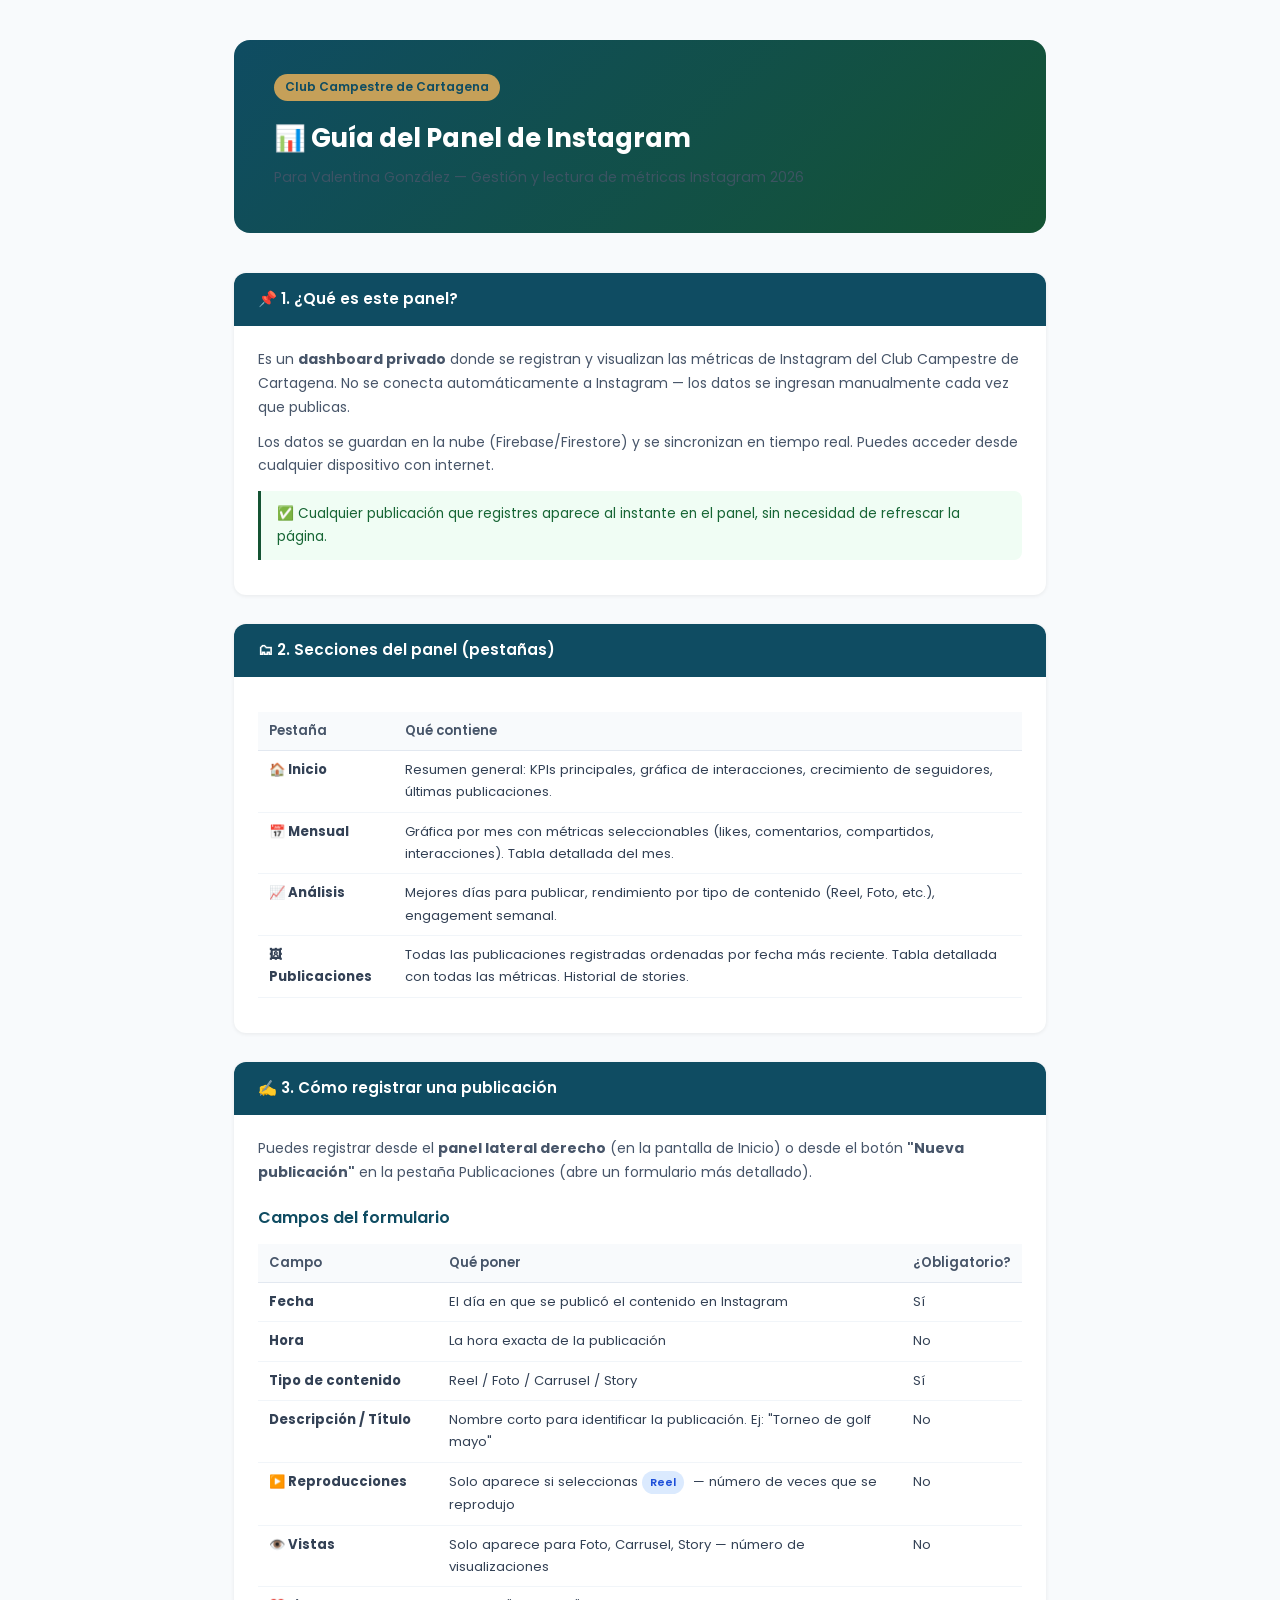
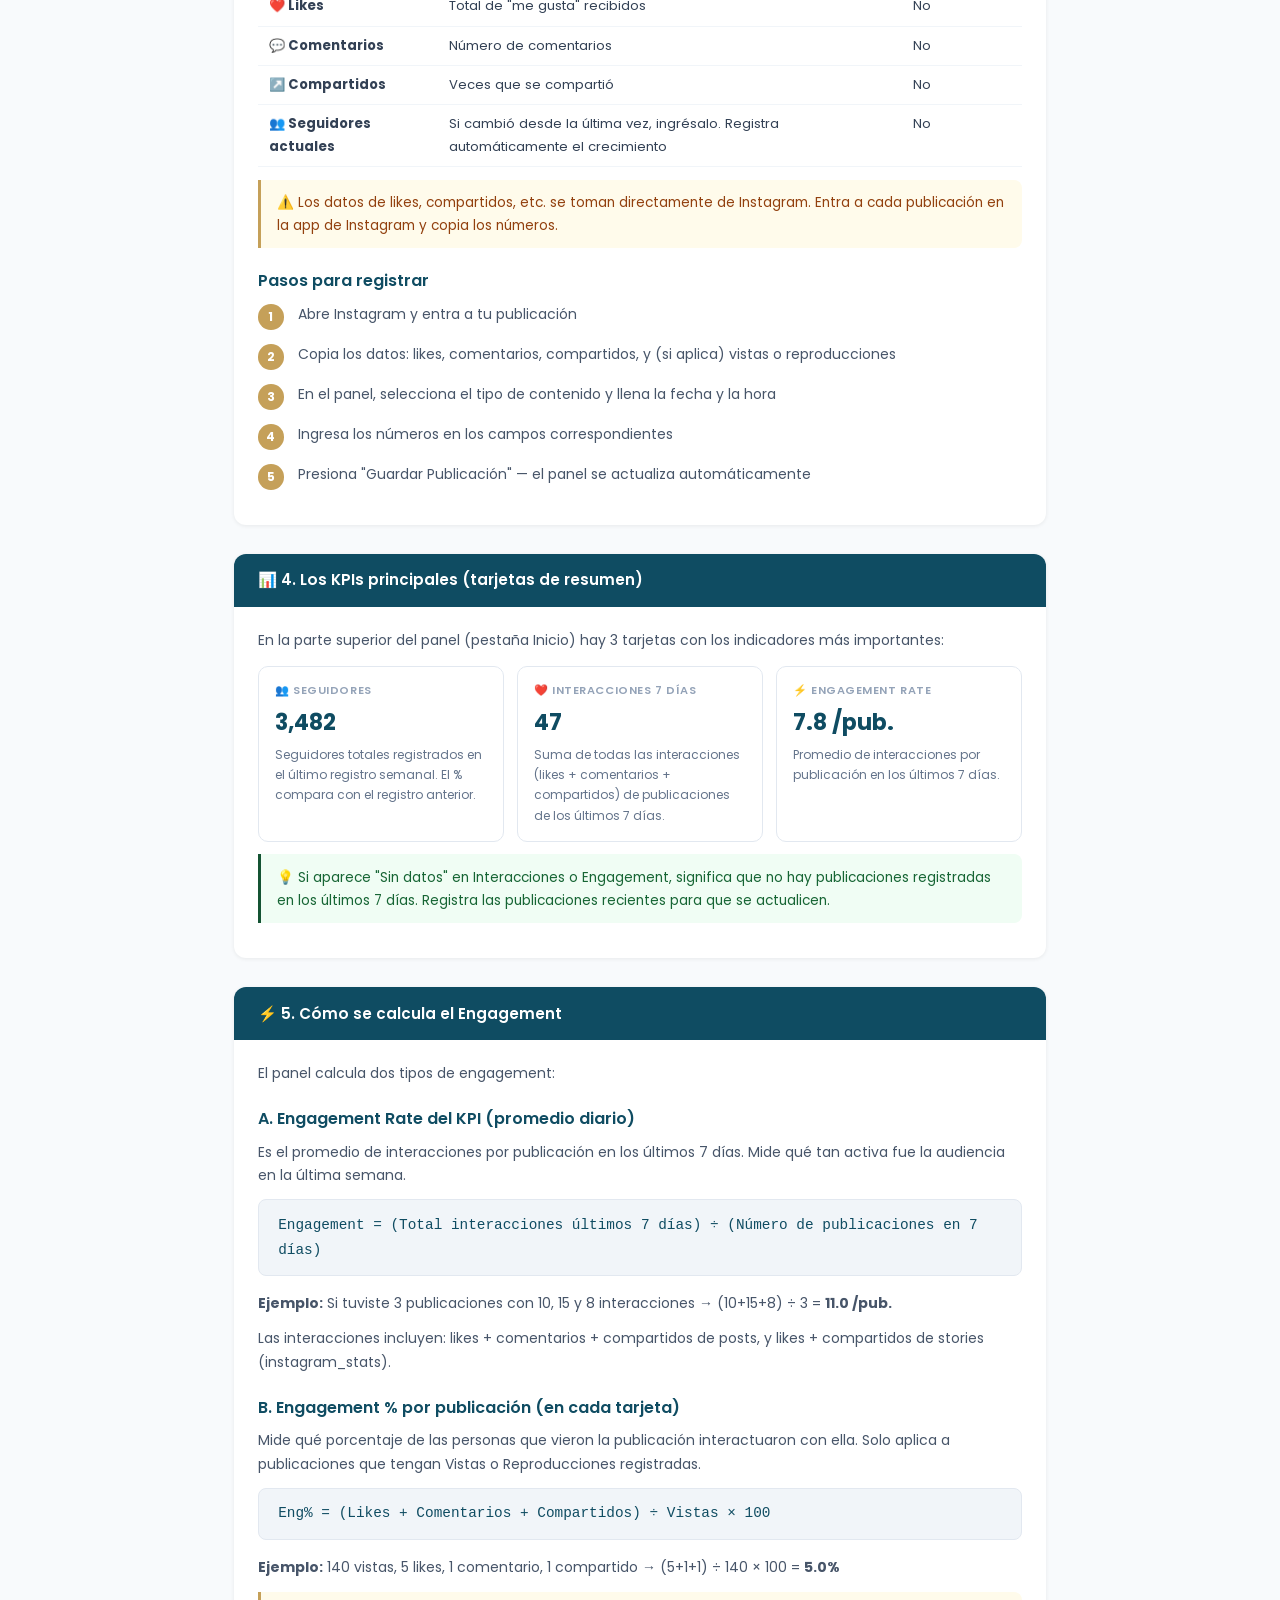
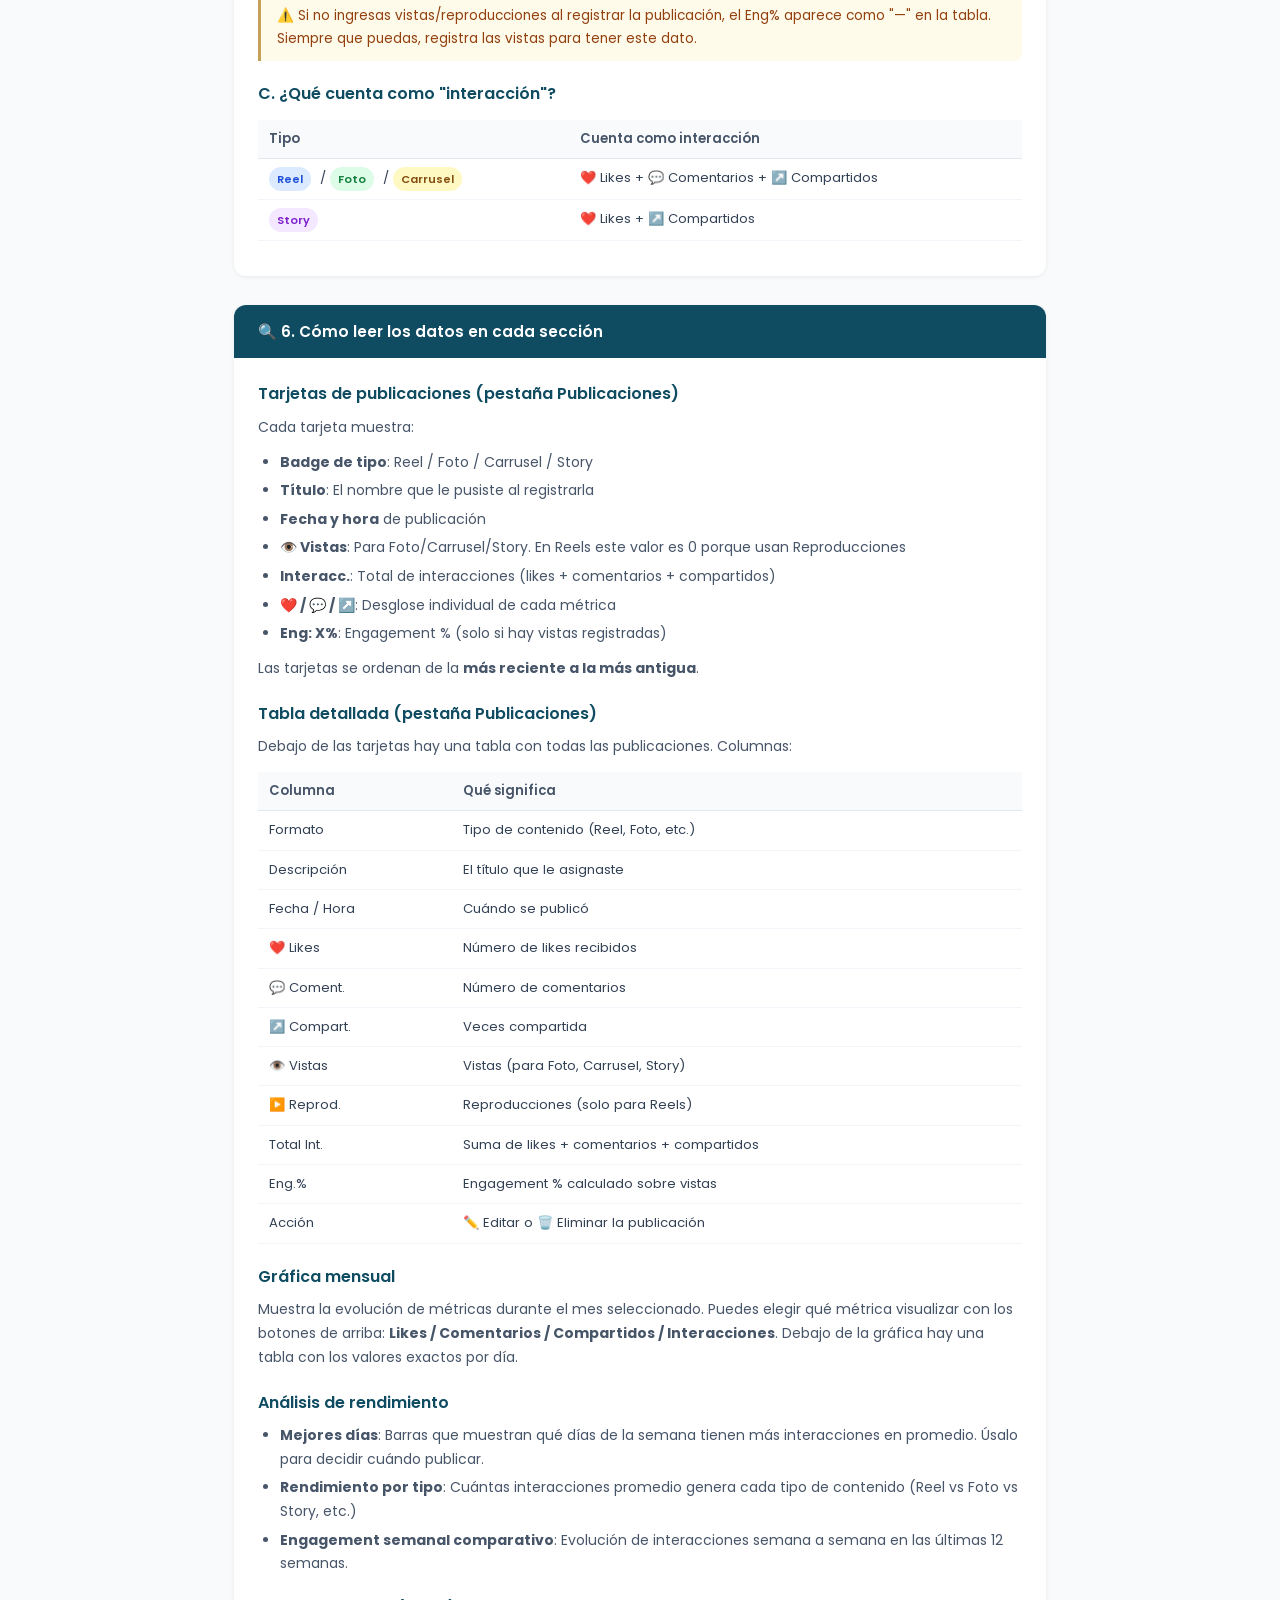
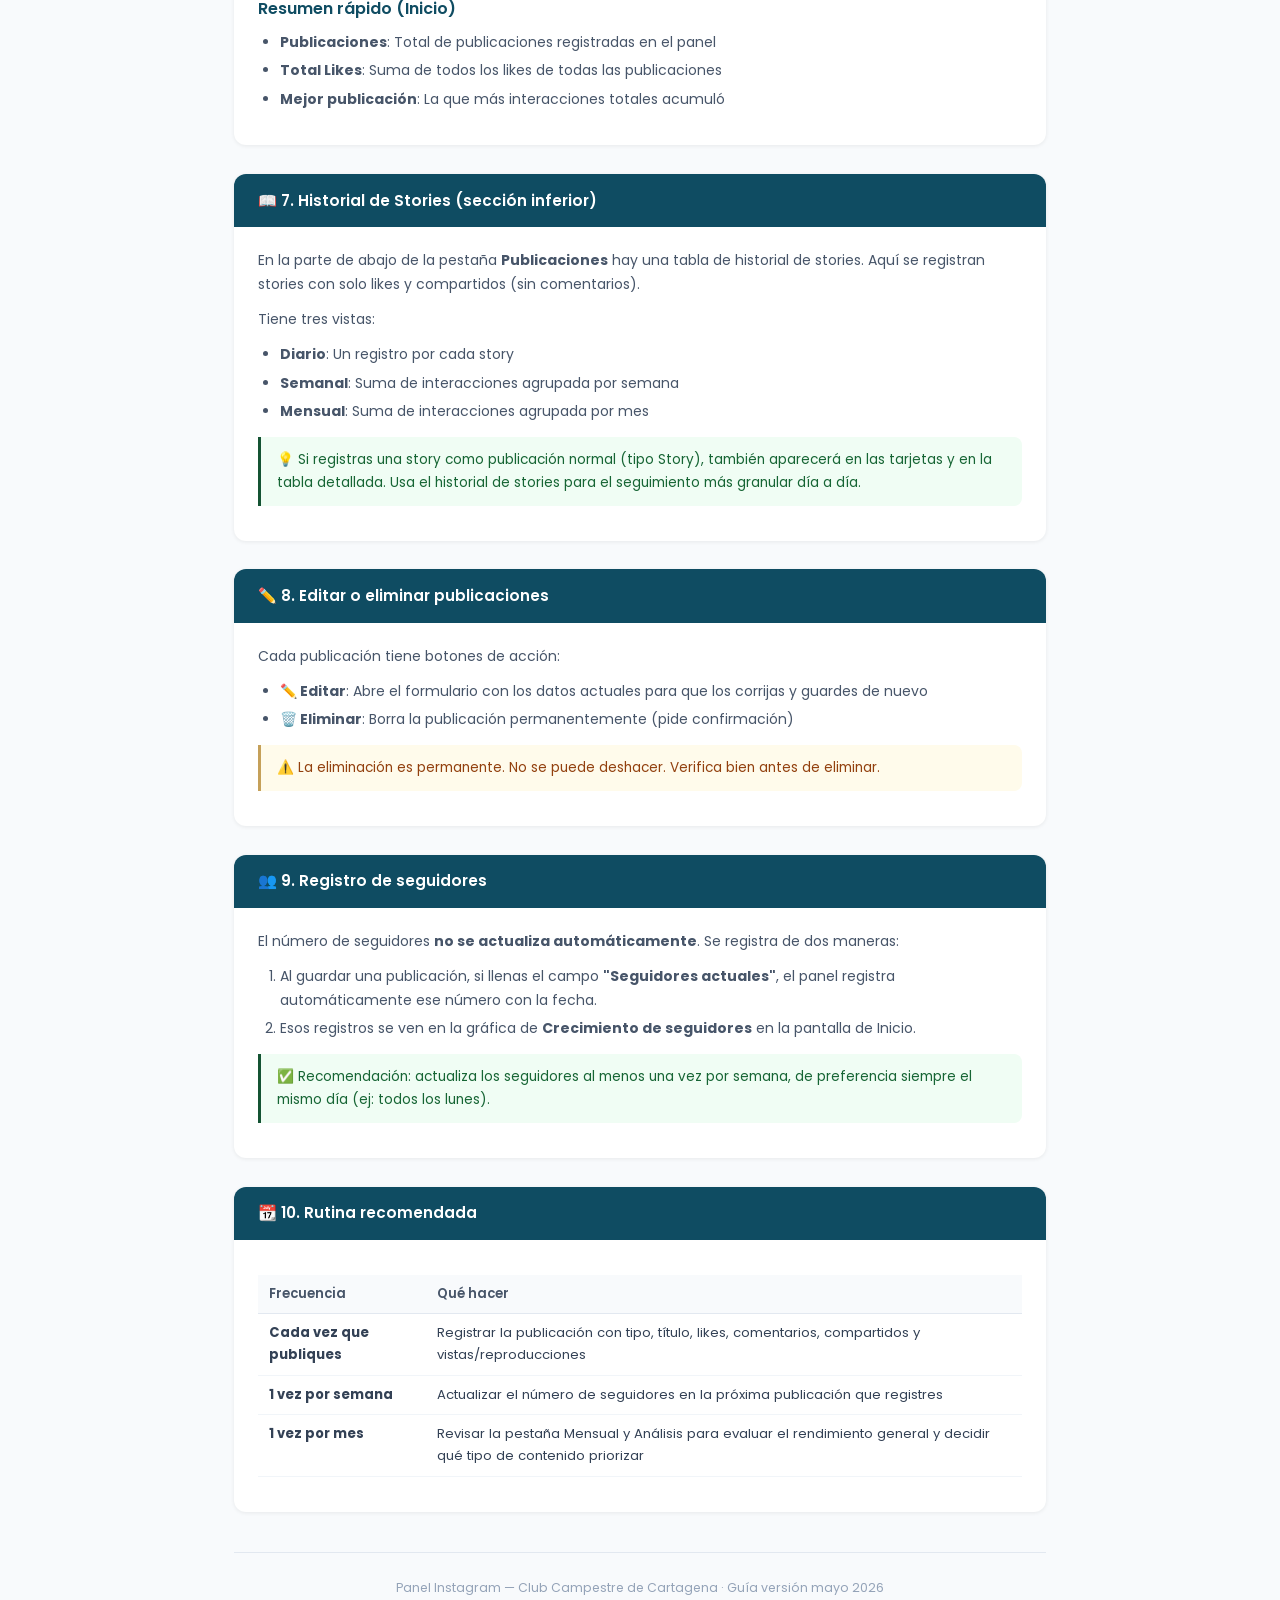
==== guia-valentina.html @ f64059be "fix: remove extra Guard column from posts table header; add user guide for Valentina" ====
<!DOCTYPE html>
<html lang="es">
  <head>
    <meta charset="UTF-8" />
    <meta name="viewport" content="width=device-width, initial-scale=1.0" />
    <title>Guía de Uso — Panel Instagram Club Campestre</title>
    <link
      href="https://fonts.googleapis.com/css2?family=Poppins:wght@400;500;600;700&display=swap"
      rel="stylesheet"
    />
    <style>
      * { box-sizing: border-box; margin: 0; padding: 0; }
      body {
        font-family: "Poppins", sans-serif;
        background: #f8fafc;
        color: #1e293b;
        line-height: 1.7;
      }
      .page {
        max-width: 860px;
        margin: 0 auto;
        padding: 2.5rem 1.5rem 4rem;
      }
      /* Header */
      .header {
        background: linear-gradient(135deg, #0F4C62 0%, #145333 100%);
        color: white;
        border-radius: 16px;
        padding: 2rem 2.5rem;
        margin-bottom: 2.5rem;
      }
      .header h1 { font-size: 1.6rem; font-weight: 700; margin-bottom: 0.3rem; }
      .header p { opacity: 0.8; font-size: 0.9rem; }
      .badge-club {
        display: inline-block;
        background: #C5A059;
        color: #0F4C62;
        font-weight: 600;
        font-size: 0.75rem;
        padding: 0.2rem 0.7rem;
        border-radius: 999px;
        margin-bottom: 1rem;
      }
      /* Sections */
      .section {
        background: white;
        border-radius: 12px;
        box-shadow: 0 1px 4px rgba(0,0,0,0.07);
        margin-bottom: 1.8rem;
        overflow: hidden;
      }
      .section-header {
        background: #0F4C62;
        color: white;
        padding: 0.85rem 1.5rem;
        font-weight: 600;
        font-size: 0.95rem;
        display: flex;
        align-items: center;
        gap: 0.6rem;
      }
      .section-body { padding: 1.4rem 1.5rem; }
      h2 { font-size: 1rem; font-weight: 600; color: #0F4C62; margin: 1.2rem 0 0.5rem; }
      h2:first-child { margin-top: 0; }
      p { font-size: 0.875rem; color: #475569; margin-bottom: 0.7rem; }
      ul, ol { padding-left: 1.4rem; margin-bottom: 0.7rem; }
      li { font-size: 0.875rem; color: #475569; margin-bottom: 0.3rem; }
      /* Callouts */
      .tip {
        background: #f0fdf4;
        border-left: 3px solid #145333;
        padding: 0.7rem 1rem;
        border-radius: 0 8px 8px 0;
        margin: 0.8rem 0;
        font-size: 0.85rem;
        color: #166534;
      }
      .warn {
        background: #fffbeb;
        border-left: 3px solid #C5A059;
        padding: 0.7rem 1rem;
        border-radius: 0 8px 8px 0;
        margin: 0.8rem 0;
        font-size: 0.85rem;
        color: #92400e;
      }
      /* Formula box */
      .formula {
        background: #f1f5f9;
        border: 1px solid #e2e8f0;
        border-radius: 8px;
        padding: 0.8rem 1.2rem;
        font-family: monospace;
        font-size: 0.9rem;
        color: #0F4C62;
        margin: 0.6rem 0 1rem;
      }
      /* KPI cards preview */
      .kpi-row {
        display: grid;
        grid-template-columns: repeat(auto-fit, minmax(180px, 1fr));
        gap: 0.8rem;
        margin: 0.8rem 0;
      }
      .kpi-box {
        border: 1px solid #e2e8f0;
        border-radius: 10px;
        padding: 0.9rem 1rem;
      }
      .kpi-box .label { font-size: 0.7rem; text-transform: uppercase; letter-spacing: 0.05em; color: #94a3b8; font-weight: 600; }
      .kpi-box .val { font-size: 1.4rem; font-weight: 700; color: #0F4C62; margin: 0.2rem 0; }
      .kpi-box .desc { font-size: 0.75rem; color: #64748b; }
      /* Table */
      table { width: 100%; border-collapse: collapse; font-size: 0.82rem; margin: 0.8rem 0; }
      th { background: #f8fafc; color: #475569; font-weight: 600; padding: 0.5rem 0.7rem; text-align: left; border-bottom: 1px solid #e2e8f0; }
      td { padding: 0.5rem 0.7rem; border-bottom: 1px solid #f1f5f9; color: #334155; vertical-align: top; }
      .tag {
        display: inline-block;
        font-size: 0.7rem;
        font-weight: 600;
        padding: 0.15rem 0.5rem;
        border-radius: 999px;
        margin-right: 0.3rem;
      }
      .tag-reel { background: #dbeafe; color: #1d4ed8; }
      .tag-foto { background: #dcfce7; color: #15803d; }
      .tag-carrusel { background: #fef9c3; color: #854d0e; }
      .tag-story { background: #f3e8ff; color: #7e22ce; }
      /* Steps */
      .steps { counter-reset: step; }
      .step {
        display: flex;
        gap: 0.9rem;
        margin-bottom: 0.8rem;
        align-items: flex-start;
      }
      .step-num {
        min-width: 1.6rem;
        height: 1.6rem;
        background: #C5A059;
        color: white;
        font-size: 0.75rem;
        font-weight: 700;
        border-radius: 50%;
        display: flex;
        align-items: center;
        justify-content: center;
        flex-shrink: 0;
        margin-top: 0.1rem;
      }
      .step-text { font-size: 0.875rem; color: #475569; }
      /* Footer */
      .footer {
        text-align: center;
        font-size: 0.78rem;
        color: #94a3b8;
        margin-top: 2.5rem;
        padding-top: 1.5rem;
        border-top: 1px solid #e2e8f0;
      }
    </style>
  </head>
  <body>
    <div class="page">
      <!-- ── ENCABEZADO ── -->
      <div class="header">
        <div class="badge-club">Club Campestre de Cartagena</div>
        <h1>📊 Guía del Panel de Instagram</h1>
        <p>Para Valentina González — Gestión y lectura de métricas Instagram 2026</p>
      </div>

      <!-- ── 1. QUÉ ES EL PANEL ── -->
      <div class="section">
        <div class="section-header">📌 1. ¿Qué es este panel?</div>
        <div class="section-body">
          <p>
            Es un <strong>dashboard privado</strong> donde se registran y visualizan las métricas de Instagram del Club Campestre de Cartagena. No se conecta automáticamente a Instagram — los datos se ingresan manualmente cada vez que publicas.
          </p>
          <p>Los datos se guardan en la nube (Firebase/Firestore) y se sincronizan en tiempo real. Puedes acceder desde cualquier dispositivo con internet.</p>
          <div class="tip">✅ Cualquier publicación que registres aparece al instante en el panel, sin necesidad de refrescar la página.</div>
        </div>
      </div>

      <!-- ── 2. NAVEGACIÓN ── -->
      <div class="section">
        <div class="section-header">🗂 2. Secciones del panel (pestañas)</div>
        <div class="section-body">
          <table>
            <thead><tr><th>Pestaña</th><th>Qué contiene</th></tr></thead>
            <tbody>
              <tr><td><strong>🏠 Inicio</strong></td><td>Resumen general: KPIs principales, gráfica de interacciones, crecimiento de seguidores, últimas publicaciones.</td></tr>
              <tr><td><strong>📅 Mensual</strong></td><td>Gráfica por mes con métricas seleccionables (likes, comentarios, compartidos, interacciones). Tabla detallada del mes.</td></tr>
              <tr><td><strong>📈 Análisis</strong></td><td>Mejores días para publicar, rendimiento por tipo de contenido (Reel, Foto, etc.), engagement semanal.</td></tr>
              <tr><td><strong>🖼 Publicaciones</strong></td><td>Todas las publicaciones registradas ordenadas por fecha más reciente. Tabla detallada con todas las métricas. Historial de stories.</td></tr>
            </tbody>
          </table>
        </div>
      </div>

      <!-- ── 3. REGISTRAR PUBLICACIÓN ── -->
      <div class="section">
        <div class="section-header">✍️ 3. Cómo registrar una publicación</div>
        <div class="section-body">
          <p>Puedes registrar desde el <strong>panel lateral derecho</strong> (en la pantalla de Inicio) o desde el botón <strong>"Nueva publicación"</strong> en la pestaña Publicaciones (abre un formulario más detallado).</p>

          <h2>Campos del formulario</h2>
          <table>
            <thead><tr><th>Campo</th><th>Qué poner</th><th>¿Obligatorio?</th></tr></thead>
            <tbody>
              <tr><td><strong>Fecha</strong></td><td>El día en que se publicó el contenido en Instagram</td><td>Sí</td></tr>
              <tr><td><strong>Hora</strong></td><td>La hora exacta de la publicación</td><td>No</td></tr>
              <tr><td><strong>Tipo de contenido</strong></td><td>Reel / Foto / Carrusel / Story</td><td>Sí</td></tr>
              <tr><td><strong>Descripción / Título</strong></td><td>Nombre corto para identificar la publicación. Ej: "Torneo de golf mayo"</td><td>No</td></tr>
              <tr><td><strong>▶️ Reproducciones</strong></td><td>Solo aparece si seleccionas <span class="tag tag-reel">Reel</span> — número de veces que se reprodujo</td><td>No</td></tr>
              <tr><td><strong>👁️ Vistas</strong></td><td>Solo aparece para Foto, Carrusel, Story — número de visualizaciones</td><td>No</td></tr>
              <tr><td><strong>❤️ Likes</strong></td><td>Total de "me gusta" recibidos</td><td>No</td></tr>
              <tr><td><strong>💬 Comentarios</strong></td><td>Número de comentarios</td><td>No</td></tr>
              <tr><td><strong>↗️ Compartidos</strong></td><td>Veces que se compartió</td><td>No</td></tr>
              <tr><td><strong>👥 Seguidores actuales</strong></td><td>Si cambió desde la última vez, ingrésalo. Registra automáticamente el crecimiento</td><td>No</td></tr>
            </tbody>
          </table>

          <div class="warn">⚠️ Los datos de likes, compartidos, etc. se toman directamente de Instagram. Entra a cada publicación en la app de Instagram y copia los números.</div>

          <h2>Pasos para registrar</h2>
          <div class="steps">
            <div class="step"><div class="step-num">1</div><div class="step-text">Abre Instagram y entra a tu publicación</div></div>
            <div class="step"><div class="step-num">2</div><div class="step-text">Copia los datos: likes, comentarios, compartidos, y (si aplica) vistas o reproducciones</div></div>
            <div class="step"><div class="step-num">3</div><div class="step-text">En el panel, selecciona el tipo de contenido y llena la fecha y la hora</div></div>
            <div class="step"><div class="step-num">4</div><div class="step-text">Ingresa los números en los campos correspondientes</div></div>
            <div class="step"><div class="step-num">5</div><div class="step-text">Presiona "Guardar Publicación" — el panel se actualiza automáticamente</div></div>
          </div>
        </div>
      </div>

      <!-- ── 4. KPIs ── -->
      <div class="section">
        <div class="section-header">📊 4. Los KPIs principales (tarjetas de resumen)</div>
        <div class="section-body">
          <p>En la parte superior del panel (pestaña Inicio) hay 3 tarjetas con los indicadores más importantes:</p>

          <div class="kpi-row">
            <div class="kpi-box">
              <div class="label">👥 Seguidores</div>
              <div class="val">3,482</div>
              <div class="desc">Seguidores totales registrados en el último registro semanal. El % compara con el registro anterior.</div>
            </div>
            <div class="kpi-box">
              <div class="label">❤️ Interacciones 7 días</div>
              <div class="val">47</div>
              <div class="desc">Suma de todas las interacciones (likes + comentarios + compartidos) de publicaciones de los últimos 7 días.</div>
            </div>
            <div class="kpi-box">
              <div class="label">⚡ Engagement Rate</div>
              <div class="val">7.8 /pub.</div>
              <div class="desc">Promedio de interacciones por publicación en los últimos 7 días.</div>
            </div>
          </div>

          <div class="tip">💡 Si aparece "Sin datos" en Interacciones o Engagement, significa que no hay publicaciones registradas en los últimos 7 días. Registra las publicaciones recientes para que se actualicen.</div>
        </div>
      </div>

      <!-- ── 5. ENGAGEMENT ── -->
      <div class="section">
        <div class="section-header">⚡ 5. Cómo se calcula el Engagement</div>
        <div class="section-body">
          <p>El panel calcula dos tipos de engagement:</p>

          <h2>A. Engagement Rate del KPI (promedio diario)</h2>
          <p>Es el promedio de interacciones por publicación en los últimos 7 días. Mide qué tan activa fue la audiencia en la última semana.</p>
          <div class="formula">
            Engagement = (Total interacciones últimos 7 días) ÷ (Número de publicaciones en 7 días)
          </div>
          <p><strong>Ejemplo:</strong> Si tuviste 3 publicaciones con 10, 15 y 8 interacciones → (10+15+8) ÷ 3 = <strong>11.0 /pub.</strong></p>
          <p>Las interacciones incluyen: likes + comentarios + compartidos de posts, y likes + compartidos de stories (instagram_stats).</p>

          <h2>B. Engagement % por publicación (en cada tarjeta)</h2>
          <p>Mide qué porcentaje de las personas que vieron la publicación interactuaron con ella. Solo aplica a publicaciones que tengan Vistas o Reproducciones registradas.</p>
          <div class="formula">
            Eng% = (Likes + Comentarios + Compartidos) ÷ Vistas × 100
          </div>
          <p><strong>Ejemplo:</strong> 140 vistas, 5 likes, 1 comentario, 1 compartido → (5+1+1) ÷ 140 × 100 = <strong>5.0%</strong></p>

          <div class="warn">⚠️ Si no ingresas vistas/reproducciones al registrar la publicación, el Eng% aparece como "—" en la tabla. Siempre que puedas, registra las vistas para tener este dato.</div>

          <h2>C. ¿Qué cuenta como "interacción"?</h2>
          <table>
            <thead><tr><th>Tipo</th><th>Cuenta como interacción</th></tr></thead>
            <tbody>
              <tr><td><span class="tag tag-reel">Reel</span> / <span class="tag tag-foto">Foto</span> / <span class="tag tag-carrusel">Carrusel</span></td><td>❤️ Likes + 💬 Comentarios + ↗️ Compartidos</td></tr>
              <tr><td><span class="tag tag-story">Story</span></td><td>❤️ Likes + ↗️ Compartidos</td></tr>
            </tbody>
          </table>
        </div>
      </div>

      <!-- ── 6. LECTURA DE DATOS ── -->
      <div class="section">
        <div class="section-header">🔍 6. Cómo leer los datos en cada sección</div>
        <div class="section-body">

          <h2>Tarjetas de publicaciones (pestaña Publicaciones)</h2>
          <p>Cada tarjeta muestra:</p>
          <ul>
            <li><strong>Badge de tipo</strong>: Reel / Foto / Carrusel / Story</li>
            <li><strong>Título</strong>: El nombre que le pusiste al registrarla</li>
            <li><strong>Fecha y hora</strong> de publicación</li>
            <li><strong>👁️ Vistas</strong>: Para Foto/Carrusel/Story. En Reels este valor es 0 porque usan Reproducciones</li>
            <li><strong>Interacc.</strong>: Total de interacciones (likes + comentarios + compartidos)</li>
            <li><strong>❤️ / 💬 / ↗️</strong>: Desglose individual de cada métrica</li>
            <li><strong>Eng: X%</strong>: Engagement % (solo si hay vistas registradas)</li>
          </ul>
          <p>Las tarjetas se ordenan de la <strong>más reciente a la más antigua</strong>.</p>

          <h2>Tabla detallada (pestaña Publicaciones)</h2>
          <p>Debajo de las tarjetas hay una tabla con todas las publicaciones. Columnas:</p>
          <table>
            <thead><tr><th>Columna</th><th>Qué significa</th></tr></thead>
            <tbody>
              <tr><td>Formato</td><td>Tipo de contenido (Reel, Foto, etc.)</td></tr>
              <tr><td>Descripción</td><td>El título que le asignaste</td></tr>
              <tr><td>Fecha / Hora</td><td>Cuándo se publicó</td></tr>
              <tr><td>❤️ Likes</td><td>Número de likes recibidos</td></tr>
              <tr><td>💬 Coment.</td><td>Número de comentarios</td></tr>
              <tr><td>↗️ Compart.</td><td>Veces compartida</td></tr>
              <tr><td>👁️ Vistas</td><td>Vistas (para Foto, Carrusel, Story)</td></tr>
              <tr><td>▶️ Reprod.</td><td>Reproducciones (solo para Reels)</td></tr>
              <tr><td>Total Int.</td><td>Suma de likes + comentarios + compartidos</td></tr>
              <tr><td>Eng.%</td><td>Engagement % calculado sobre vistas</td></tr>
              <tr><td>Acción</td><td>✏️ Editar o 🗑️ Eliminar la publicación</td></tr>
            </tbody>
          </table>

          <h2>Gráfica mensual</h2>
          <p>Muestra la evolución de métricas durante el mes seleccionado. Puedes elegir qué métrica visualizar con los botones de arriba: <strong>Likes / Comentarios / Compartidos / Interacciones</strong>. Debajo de la gráfica hay una tabla con los valores exactos por día.</p>

          <h2>Análisis de rendimiento</h2>
          <ul>
            <li><strong>Mejores días</strong>: Barras que muestran qué días de la semana tienen más interacciones en promedio. Úsalo para decidir cuándo publicar.</li>
            <li><strong>Rendimiento por tipo</strong>: Cuántas interacciones promedio genera cada tipo de contenido (Reel vs Foto vs Story, etc.)</li>
            <li><strong>Engagement semanal comparativo</strong>: Evolución de interacciones semana a semana en las últimas 12 semanas.</li>
          </ul>

          <h2>Resumen rápido (Inicio)</h2>
          <ul>
            <li><strong>Publicaciones</strong>: Total de publicaciones registradas en el panel</li>
            <li><strong>Total Likes</strong>: Suma de todos los likes de todas las publicaciones</li>
            <li><strong>Mejor publicación</strong>: La que más interacciones totales acumuló</li>
          </ul>
        </div>
      </div>

      <!-- ── 7. HISTORIAL DE STORIES ── -->
      <div class="section">
        <div class="section-header">📖 7. Historial de Stories (sección inferior)</div>
        <div class="section-body">
          <p>En la parte de abajo de la pestaña <strong>Publicaciones</strong> hay una tabla de historial de stories. Aquí se registran stories con solo likes y compartidos (sin comentarios).</p>
          <p>Tiene tres vistas:</p>
          <ul>
            <li><strong>Diario</strong>: Un registro por cada story</li>
            <li><strong>Semanal</strong>: Suma de interacciones agrupada por semana</li>
            <li><strong>Mensual</strong>: Suma de interacciones agrupada por mes</li>
          </ul>
          <div class="tip">💡 Si registras una story como publicación normal (tipo Story), también aparecerá en las tarjetas y en la tabla detallada. Usa el historial de stories para el seguimiento más granular día a día.</div>
        </div>
      </div>

      <!-- ── 8. EDITAR / ELIMINAR ── -->
      <div class="section">
        <div class="section-header">✏️ 8. Editar o eliminar publicaciones</div>
        <div class="section-body">
          <p>Cada publicación tiene botones de acción:</p>
          <ul>
            <li><strong>✏️ Editar</strong>: Abre el formulario con los datos actuales para que los corrijas y guardes de nuevo</li>
            <li><strong>🗑️ Eliminar</strong>: Borra la publicación permanentemente (pide confirmación)</li>
          </ul>
          <div class="warn">⚠️ La eliminación es permanente. No se puede deshacer. Verifica bien antes de eliminar.</div>
        </div>
      </div>

      <!-- ── 9. SEGUIDORES ── -->
      <div class="section">
        <div class="section-header">👥 9. Registro de seguidores</div>
        <div class="section-body">
          <p>El número de seguidores <strong>no se actualiza automáticamente</strong>. Se registra de dos maneras:</p>
          <ol>
            <li>Al guardar una publicación, si llenas el campo <strong>"Seguidores actuales"</strong>, el panel registra automáticamente ese número con la fecha.</li>
            <li>Esos registros se ven en la gráfica de <strong>Crecimiento de seguidores</strong> en la pantalla de Inicio.</li>
          </ol>
          <div class="tip">✅ Recomendación: actualiza los seguidores al menos una vez por semana, de preferencia siempre el mismo día (ej: todos los lunes).</div>
        </div>
      </div>

      <!-- ── 10. FRECUENCIA ── -->
      <div class="section">
        <div class="section-header">📆 10. Rutina recomendada</div>
        <div class="section-body">
          <table>
            <thead><tr><th>Frecuencia</th><th>Qué hacer</th></tr></thead>
            <tbody>
              <tr><td><strong>Cada vez que publiques</strong></td><td>Registrar la publicación con tipo, título, likes, comentarios, compartidos y vistas/reproducciones</td></tr>
              <tr><td><strong>1 vez por semana</strong></td><td>Actualizar el número de seguidores en la próxima publicación que registres</td></tr>
              <tr><td><strong>1 vez por mes</strong></td><td>Revisar la pestaña Mensual y Análisis para evaluar el rendimiento general y decidir qué tipo de contenido priorizar</td></tr>
            </tbody>
          </table>
        </div>
      </div>

      <!-- ── FOOTER ── -->
      <div class="footer">
        Panel Instagram — Club Campestre de Cartagena · Guía versión mayo 2026
      </div>
    </div>
  </body>
</html>
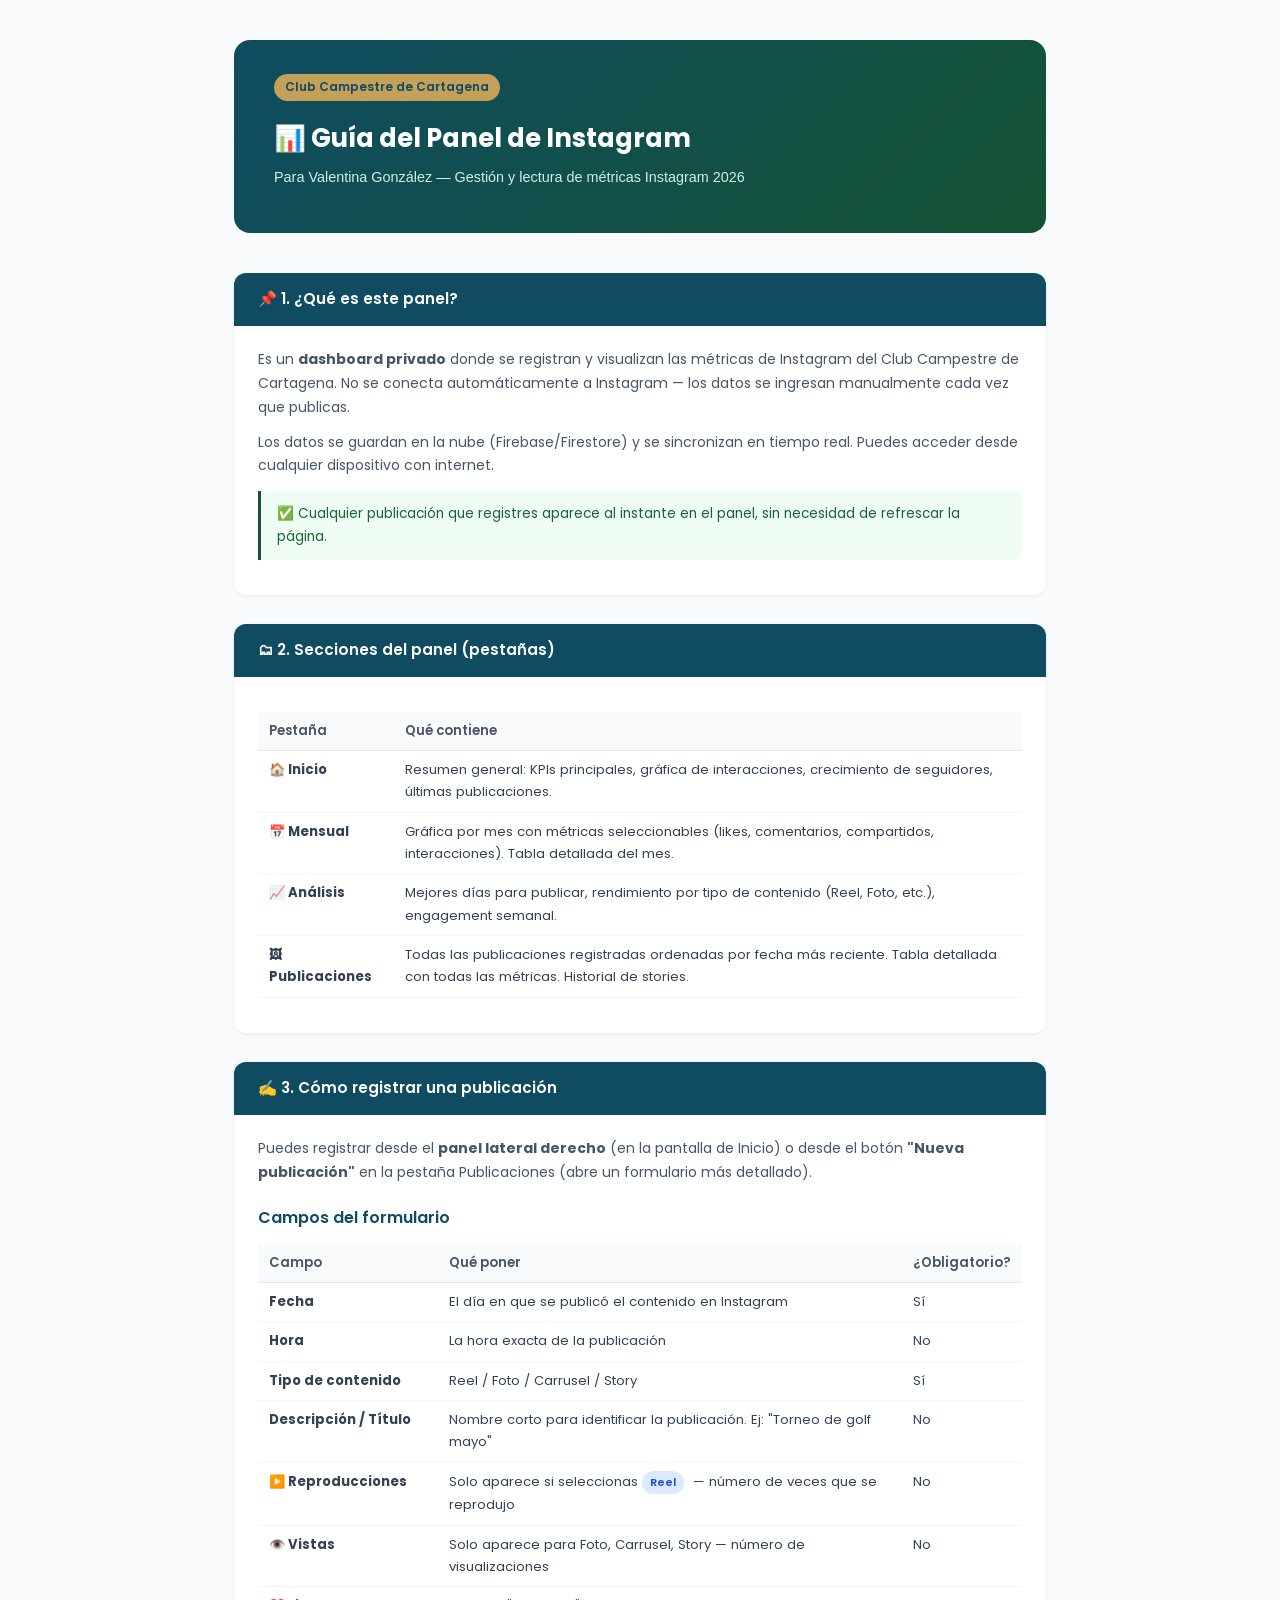
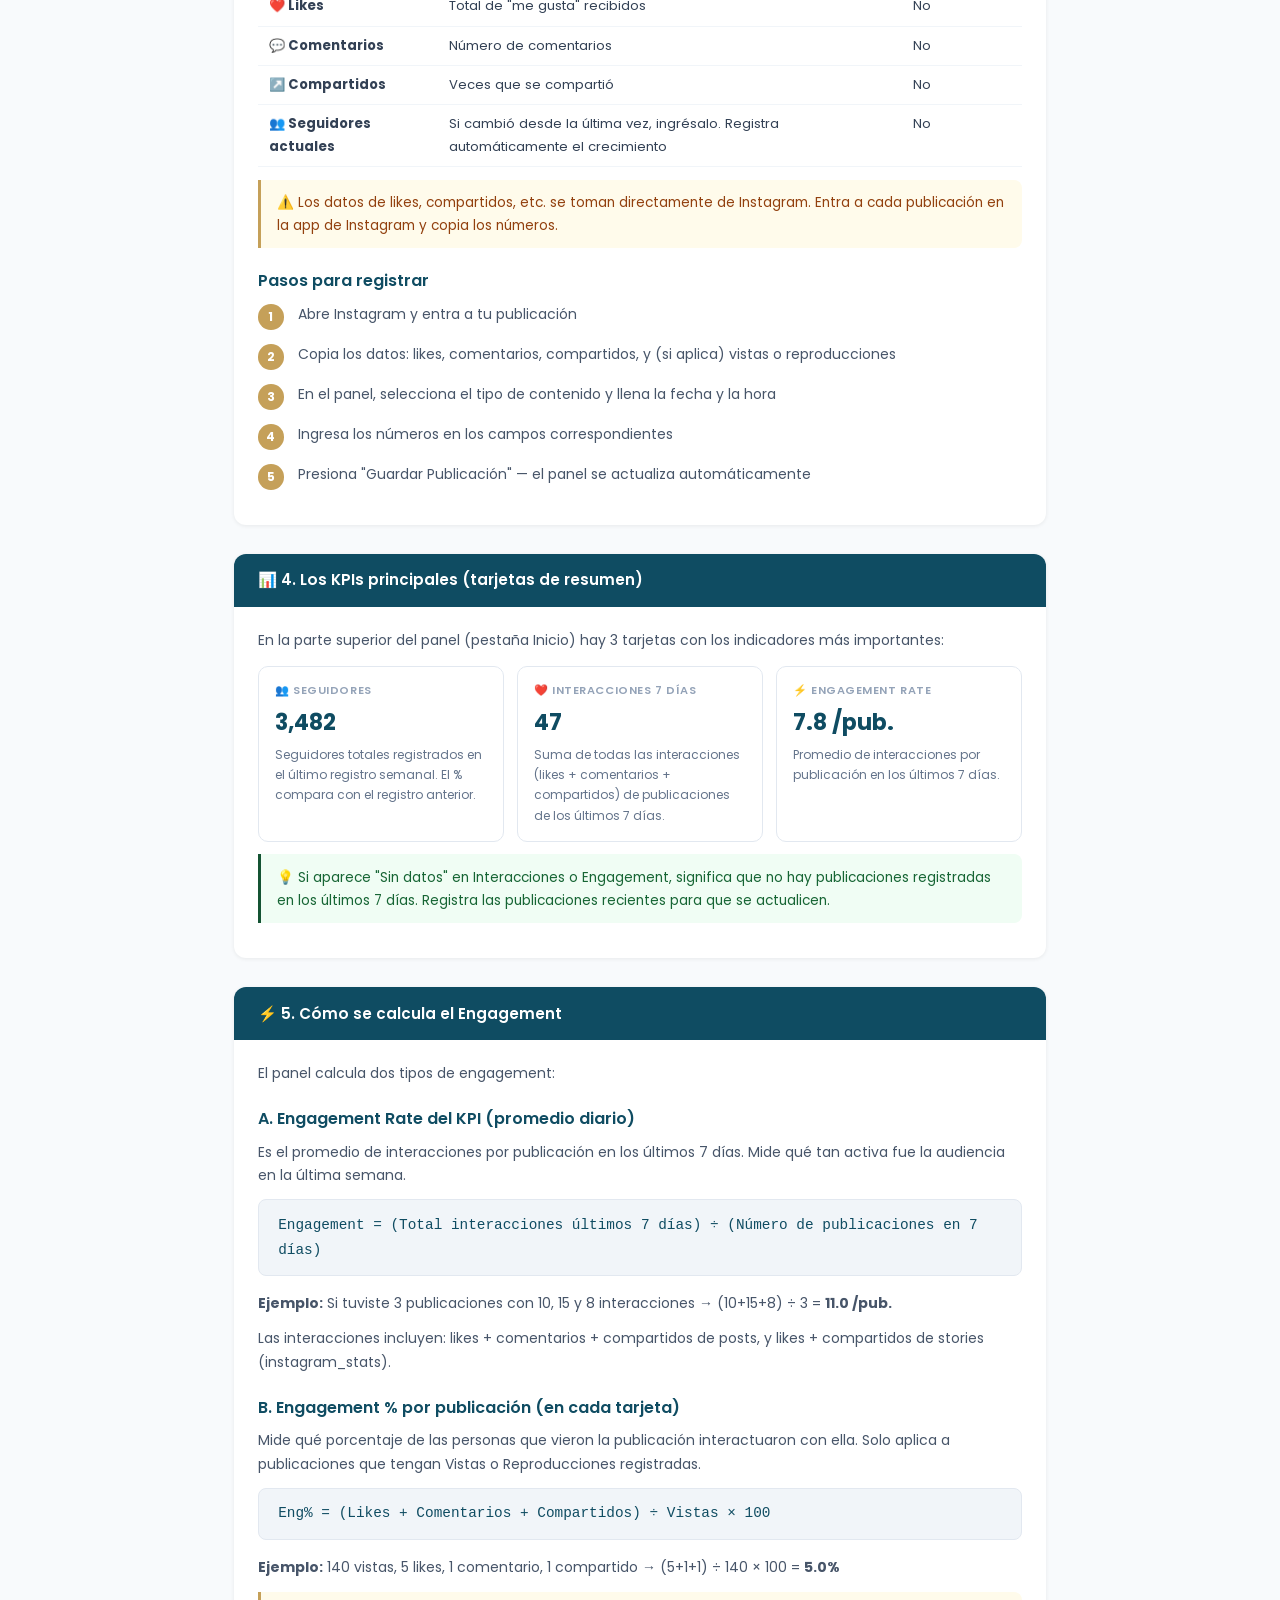
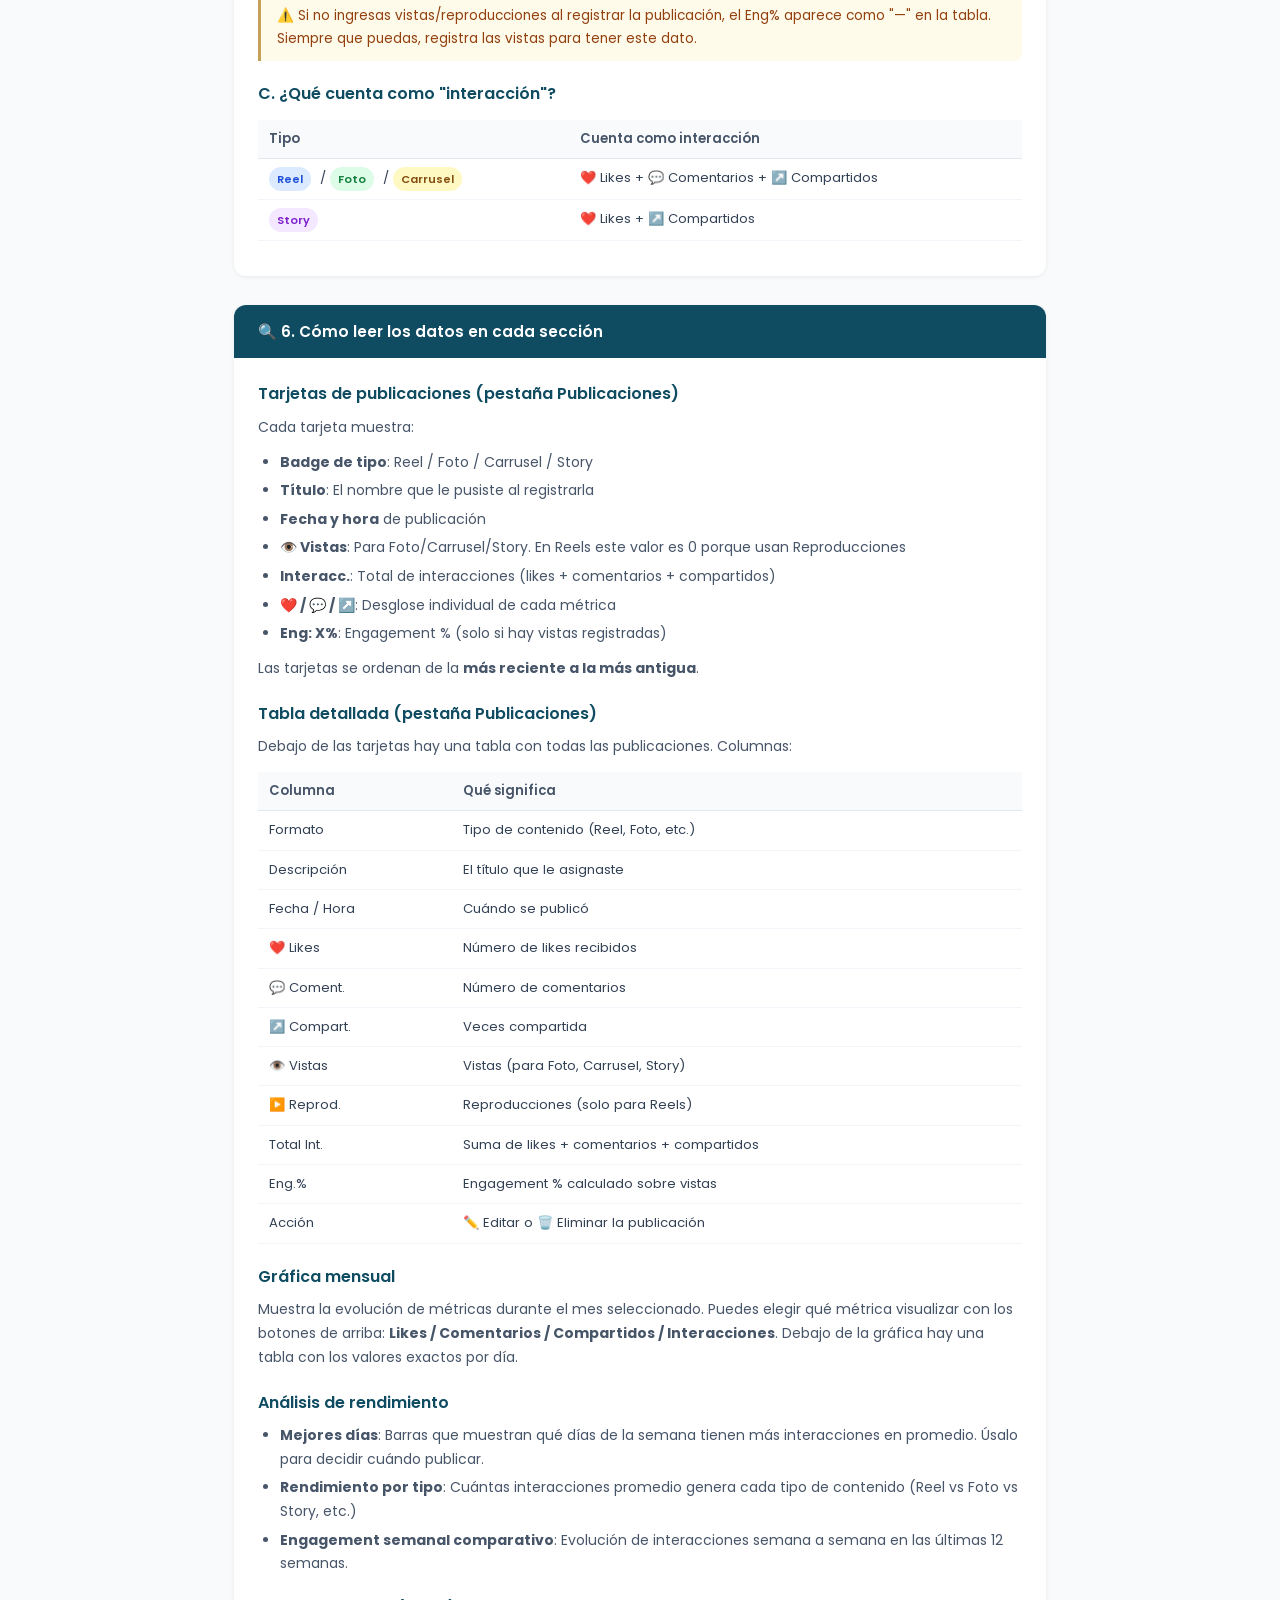
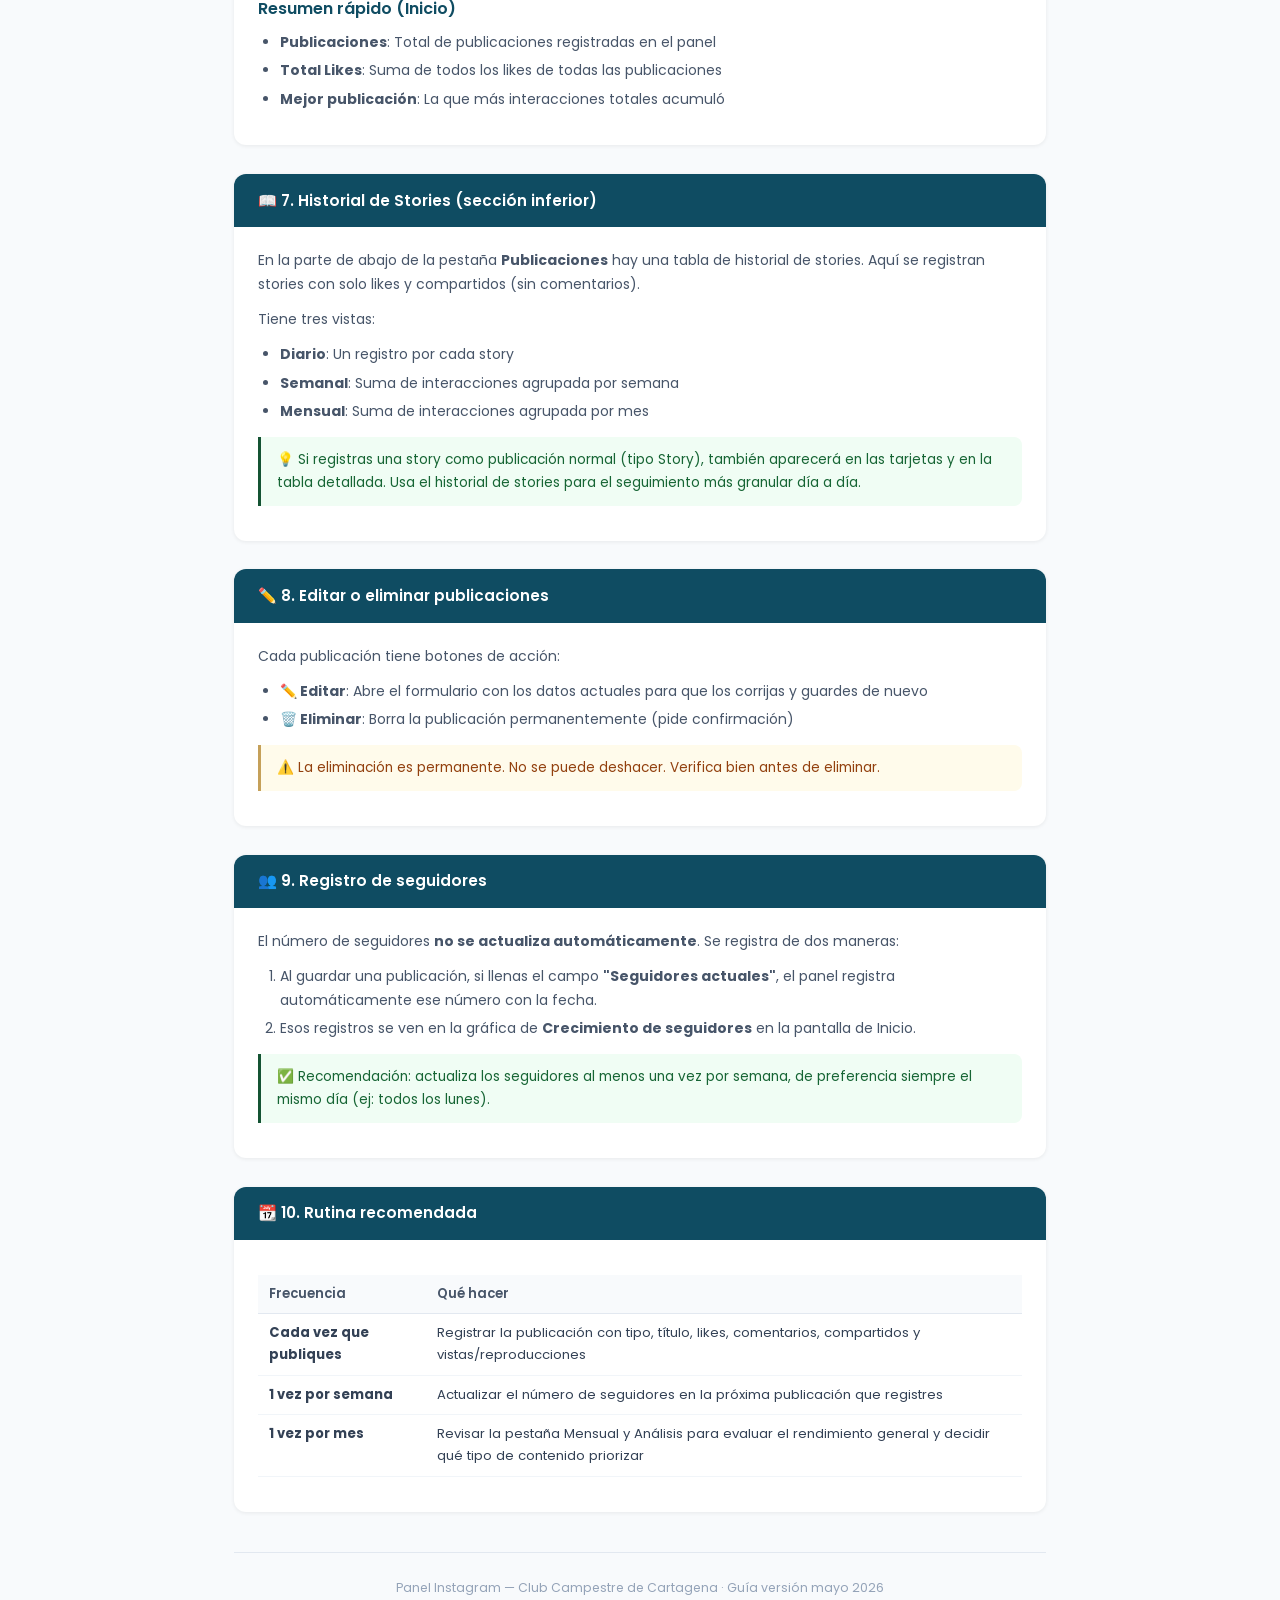
==== commit e9172b27: "style: increase subtitle contrast in guide header" ====
--- a/guia-valentina.html
+++ b/guia-valentina.html
@@ -1,4 +1,4 @@
-<!DOCTYPE html>
+<!doctype html>
 <html lang="es">
   <head>
     <meta charset="UTF-8" />
@@ -9,7 +9,11 @@
       rel="stylesheet"
     />
     <style>
-      * { box-sizing: border-box; margin: 0; padding: 0; }
+      * {
+        box-sizing: border-box;
+        margin: 0;
+        padding: 0;
+      }
       body {
         font-family: "Poppins", sans-serif;
         background: #f8fafc;
@@ -23,18 +27,26 @@
       }
       /* Header */
       .header {
-        background: linear-gradient(135deg, #0F4C62 0%, #145333 100%);
+        background: linear-gradient(135deg, #0f4c62 0%, #145333 100%);
         color: white;
         border-radius: 16px;
         padding: 2rem 2.5rem;
         margin-bottom: 2.5rem;
       }
-      .header h1 { font-size: 1.6rem; font-weight: 700; margin-bottom: 0.3rem; }
-      .header p { opacity: 0.8; font-size: 0.9rem; }
+      .header h1 {
+        font-size: 1.6rem;
+        font-weight: 700;
+        margin-bottom: 0.3rem;
+      }
+      .header p {
+        color: #d1f0e0;
+        font-size: 0.9rem;
+        font-weight: 500;
+      }
       .badge-club {
         display: inline-block;
-        background: #C5A059;
-        color: #0F4C62;
+        background: #c5a059;
+        color: #0f4c62;
         font-weight: 600;
         font-size: 0.75rem;
         padding: 0.2rem 0.7rem;
@@ -45,12 +57,12 @@
       .section {
         background: white;
         border-radius: 12px;
-        box-shadow: 0 1px 4px rgba(0,0,0,0.07);
+        box-shadow: 0 1px 4px rgba(0, 0, 0, 0.07);
         margin-bottom: 1.8rem;
         overflow: hidden;
       }
       .section-header {
-        background: #0F4C62;
+        background: #0f4c62;
         color: white;
         padding: 0.85rem 1.5rem;
         font-weight: 600;
@@ -59,12 +71,33 @@
         align-items: center;
         gap: 0.6rem;
       }
-      .section-body { padding: 1.4rem 1.5rem; }
-      h2 { font-size: 1rem; font-weight: 600; color: #0F4C62; margin: 1.2rem 0 0.5rem; }
-      h2:first-child { margin-top: 0; }
-      p { font-size: 0.875rem; color: #475569; margin-bottom: 0.7rem; }
-      ul, ol { padding-left: 1.4rem; margin-bottom: 0.7rem; }
-      li { font-size: 0.875rem; color: #475569; margin-bottom: 0.3rem; }
+      .section-body {
+        padding: 1.4rem 1.5rem;
+      }
+      h2 {
+        font-size: 1rem;
+        font-weight: 600;
+        color: #0f4c62;
+        margin: 1.2rem 0 0.5rem;
+      }
+      h2:first-child {
+        margin-top: 0;
+      }
+      p {
+        font-size: 0.875rem;
+        color: #475569;
+        margin-bottom: 0.7rem;
+      }
+      ul,
+      ol {
+        padding-left: 1.4rem;
+        margin-bottom: 0.7rem;
+      }
+      li {
+        font-size: 0.875rem;
+        color: #475569;
+        margin-bottom: 0.3rem;
+      }
       /* Callouts */
       .tip {
         background: #f0fdf4;
@@ -77,7 +110,7 @@
       }
       .warn {
         background: #fffbeb;
-        border-left: 3px solid #C5A059;
+        border-left: 3px solid #c5a059;
         padding: 0.7rem 1rem;
         border-radius: 0 8px 8px 0;
         margin: 0.8rem 0;
@@ -92,7 +125,7 @@
         padding: 0.8rem 1.2rem;
         font-family: monospace;
         font-size: 0.9rem;
-        color: #0F4C62;
+        color: #0f4c62;
         margin: 0.6rem 0 1rem;
       }
       /* KPI cards preview */
@@ -107,13 +140,44 @@
         border-radius: 10px;
         padding: 0.9rem 1rem;
       }
-      .kpi-box .label { font-size: 0.7rem; text-transform: uppercase; letter-spacing: 0.05em; color: #94a3b8; font-weight: 600; }
-      .kpi-box .val { font-size: 1.4rem; font-weight: 700; color: #0F4C62; margin: 0.2rem 0; }
-      .kpi-box .desc { font-size: 0.75rem; color: #64748b; }
+      .kpi-box .label {
+        font-size: 0.7rem;
+        text-transform: uppercase;
+        letter-spacing: 0.05em;
+        color: #94a3b8;
+        font-weight: 600;
+      }
+      .kpi-box .val {
+        font-size: 1.4rem;
+        font-weight: 700;
+        color: #0f4c62;
+        margin: 0.2rem 0;
+      }
+      .kpi-box .desc {
+        font-size: 0.75rem;
+        color: #64748b;
+      }
       /* Table */
-      table { width: 100%; border-collapse: collapse; font-size: 0.82rem; margin: 0.8rem 0; }
-      th { background: #f8fafc; color: #475569; font-weight: 600; padding: 0.5rem 0.7rem; text-align: left; border-bottom: 1px solid #e2e8f0; }
-      td { padding: 0.5rem 0.7rem; border-bottom: 1px solid #f1f5f9; color: #334155; vertical-align: top; }
+      table {
+        width: 100%;
+        border-collapse: collapse;
+        font-size: 0.82rem;
+        margin: 0.8rem 0;
+      }
+      th {
+        background: #f8fafc;
+        color: #475569;
+        font-weight: 600;
+        padding: 0.5rem 0.7rem;
+        text-align: left;
+        border-bottom: 1px solid #e2e8f0;
+      }
+      td {
+        padding: 0.5rem 0.7rem;
+        border-bottom: 1px solid #f1f5f9;
+        color: #334155;
+        vertical-align: top;
+      }
       .tag {
         display: inline-block;
         font-size: 0.7rem;
@@ -122,12 +186,26 @@
         border-radius: 999px;
         margin-right: 0.3rem;
       }
-      .tag-reel { background: #dbeafe; color: #1d4ed8; }
-      .tag-foto { background: #dcfce7; color: #15803d; }
-      .tag-carrusel { background: #fef9c3; color: #854d0e; }
-      .tag-story { background: #f3e8ff; color: #7e22ce; }
+      .tag-reel {
+        background: #dbeafe;
+        color: #1d4ed8;
+      }
+      .tag-foto {
+        background: #dcfce7;
+        color: #15803d;
+      }
+      .tag-carrusel {
+        background: #fef9c3;
+        color: #854d0e;
+      }
+      .tag-story {
+        background: #f3e8ff;
+        color: #7e22ce;
+      }
       /* Steps */
-      .steps { counter-reset: step; }
+      .steps {
+        counter-reset: step;
+      }
       .step {
         display: flex;
         gap: 0.9rem;
@@ -137,7 +215,7 @@
       .step-num {
         min-width: 1.6rem;
         height: 1.6rem;
-        background: #C5A059;
+        background: #c5a059;
         color: white;
         font-size: 0.75rem;
         font-weight: 700;
@@ -148,7 +226,10 @@
         flex-shrink: 0;
         margin-top: 0.1rem;
       }
-      .step-text { font-size: 0.875rem; color: #475569; }
+      .step-text {
+        font-size: 0.875rem;
+        color: #475569;
+      }
       /* Footer */
       .footer {
         text-align: center;
@@ -166,7 +247,9 @@
       <div class="header">
         <div class="badge-club">Club Campestre de Cartagena</div>
         <h1>📊 Guía del Panel de Instagram</h1>
-        <p>Para Valentina González — Gestión y lectura de métricas Instagram 2026</p>
+        <p>
+          Para Valentina González — Gestión y lectura de métricas Instagram 2026
+        </p>
       </div>
 
       <!-- ── 1. QUÉ ES EL PANEL ── -->
@@ -174,10 +257,20 @@
         <div class="section-header">📌 1. ¿Qué es este panel?</div>
         <div class="section-body">
           <p>
-            Es un <strong>dashboard privado</strong> donde se registran y visualizan las métricas de Instagram del Club Campestre de Cartagena. No se conecta automáticamente a Instagram — los datos se ingresan manualmente cada vez que publicas.
-          </p>
-          <p>Los datos se guardan en la nube (Firebase/Firestore) y se sincronizan en tiempo real. Puedes acceder desde cualquier dispositivo con internet.</p>
-          <div class="tip">✅ Cualquier publicación que registres aparece al instante en el panel, sin necesidad de refrescar la página.</div>
+            Es un <strong>dashboard privado</strong> donde se registran y
+            visualizan las métricas de Instagram del Club Campestre de
+            Cartagena. No se conecta automáticamente a Instagram — los datos se
+            ingresan manualmente cada vez que publicas.
+          </p>
+          <p>
+            Los datos se guardan en la nube (Firebase/Firestore) y se
+            sincronizan en tiempo real. Puedes acceder desde cualquier
+            dispositivo con internet.
+          </p>
+          <div class="tip">
+            ✅ Cualquier publicación que registres aparece al instante en el
+            panel, sin necesidad de refrescar la página.
+          </div>
         </div>
       </div>
 
@@ -186,12 +279,43 @@
         <div class="section-header">🗂 2. Secciones del panel (pestañas)</div>
         <div class="section-body">
           <table>
-            <thead><tr><th>Pestaña</th><th>Qué contiene</th></tr></thead>
+            <thead>
+              <tr>
+                <th>Pestaña</th>
+                <th>Qué contiene</th>
+              </tr>
+            </thead>
             <tbody>
-              <tr><td><strong>🏠 Inicio</strong></td><td>Resumen general: KPIs principales, gráfica de interacciones, crecimiento de seguidores, últimas publicaciones.</td></tr>
-              <tr><td><strong>📅 Mensual</strong></td><td>Gráfica por mes con métricas seleccionables (likes, comentarios, compartidos, interacciones). Tabla detallada del mes.</td></tr>
-              <tr><td><strong>📈 Análisis</strong></td><td>Mejores días para publicar, rendimiento por tipo de contenido (Reel, Foto, etc.), engagement semanal.</td></tr>
-              <tr><td><strong>🖼 Publicaciones</strong></td><td>Todas las publicaciones registradas ordenadas por fecha más reciente. Tabla detallada con todas las métricas. Historial de stories.</td></tr>
+              <tr>
+                <td><strong>🏠 Inicio</strong></td>
+                <td>
+                  Resumen general: KPIs principales, gráfica de interacciones,
+                  crecimiento de seguidores, últimas publicaciones.
+                </td>
+              </tr>
+              <tr>
+                <td><strong>📅 Mensual</strong></td>
+                <td>
+                  Gráfica por mes con métricas seleccionables (likes,
+                  comentarios, compartidos, interacciones). Tabla detallada del
+                  mes.
+                </td>
+              </tr>
+              <tr>
+                <td><strong>📈 Análisis</strong></td>
+                <td>
+                  Mejores días para publicar, rendimiento por tipo de contenido
+                  (Reel, Foto, etc.), engagement semanal.
+                </td>
+              </tr>
+              <tr>
+                <td><strong>🖼 Publicaciones</strong></td>
+                <td>
+                  Todas las publicaciones registradas ordenadas por fecha más
+                  reciente. Tabla detallada con todas las métricas. Historial de
+                  stories.
+                </td>
+              </tr>
             </tbody>
           </table>
         </div>
@@ -201,63 +325,176 @@
       <div class="section">
         <div class="section-header">✍️ 3. Cómo registrar una publicación</div>
         <div class="section-body">
-          <p>Puedes registrar desde el <strong>panel lateral derecho</strong> (en la pantalla de Inicio) o desde el botón <strong>"Nueva publicación"</strong> en la pestaña Publicaciones (abre un formulario más detallado).</p>
+          <p>
+            Puedes registrar desde el <strong>panel lateral derecho</strong> (en
+            la pantalla de Inicio) o desde el botón
+            <strong>"Nueva publicación"</strong> en la pestaña Publicaciones
+            (abre un formulario más detallado).
+          </p>
 
           <h2>Campos del formulario</h2>
           <table>
-            <thead><tr><th>Campo</th><th>Qué poner</th><th>¿Obligatorio?</th></tr></thead>
+            <thead>
+              <tr>
+                <th>Campo</th>
+                <th>Qué poner</th>
+                <th>¿Obligatorio?</th>
+              </tr>
+            </thead>
             <tbody>
-              <tr><td><strong>Fecha</strong></td><td>El día en que se publicó el contenido en Instagram</td><td>Sí</td></tr>
-              <tr><td><strong>Hora</strong></td><td>La hora exacta de la publicación</td><td>No</td></tr>
-              <tr><td><strong>Tipo de contenido</strong></td><td>Reel / Foto / Carrusel / Story</td><td>Sí</td></tr>
-              <tr><td><strong>Descripción / Título</strong></td><td>Nombre corto para identificar la publicación. Ej: "Torneo de golf mayo"</td><td>No</td></tr>
-              <tr><td><strong>▶️ Reproducciones</strong></td><td>Solo aparece si seleccionas <span class="tag tag-reel">Reel</span> — número de veces que se reprodujo</td><td>No</td></tr>
-              <tr><td><strong>👁️ Vistas</strong></td><td>Solo aparece para Foto, Carrusel, Story — número de visualizaciones</td><td>No</td></tr>
-              <tr><td><strong>❤️ Likes</strong></td><td>Total de "me gusta" recibidos</td><td>No</td></tr>
-              <tr><td><strong>💬 Comentarios</strong></td><td>Número de comentarios</td><td>No</td></tr>
-              <tr><td><strong>↗️ Compartidos</strong></td><td>Veces que se compartió</td><td>No</td></tr>
-              <tr><td><strong>👥 Seguidores actuales</strong></td><td>Si cambió desde la última vez, ingrésalo. Registra automáticamente el crecimiento</td><td>No</td></tr>
+              <tr>
+                <td><strong>Fecha</strong></td>
+                <td>El día en que se publicó el contenido en Instagram</td>
+                <td>Sí</td>
+              </tr>
+              <tr>
+                <td><strong>Hora</strong></td>
+                <td>La hora exacta de la publicación</td>
+                <td>No</td>
+              </tr>
+              <tr>
+                <td><strong>Tipo de contenido</strong></td>
+                <td>Reel / Foto / Carrusel / Story</td>
+                <td>Sí</td>
+              </tr>
+              <tr>
+                <td><strong>Descripción / Título</strong></td>
+                <td>
+                  Nombre corto para identificar la publicación. Ej: "Torneo de
+                  golf mayo"
+                </td>
+                <td>No</td>
+              </tr>
+              <tr>
+                <td><strong>▶️ Reproducciones</strong></td>
+                <td>
+                  Solo aparece si seleccionas
+                  <span class="tag tag-reel">Reel</span> — número de veces que
+                  se reprodujo
+                </td>
+                <td>No</td>
+              </tr>
+              <tr>
+                <td><strong>👁️ Vistas</strong></td>
+                <td>
+                  Solo aparece para Foto, Carrusel, Story — número de
+                  visualizaciones
+                </td>
+                <td>No</td>
+              </tr>
+              <tr>
+                <td><strong>❤️ Likes</strong></td>
+                <td>Total de "me gusta" recibidos</td>
+                <td>No</td>
+              </tr>
+              <tr>
+                <td><strong>💬 Comentarios</strong></td>
+                <td>Número de comentarios</td>
+                <td>No</td>
+              </tr>
+              <tr>
+                <td><strong>↗️ Compartidos</strong></td>
+                <td>Veces que se compartió</td>
+                <td>No</td>
+              </tr>
+              <tr>
+                <td><strong>👥 Seguidores actuales</strong></td>
+                <td>
+                  Si cambió desde la última vez, ingrésalo. Registra
+                  automáticamente el crecimiento
+                </td>
+                <td>No</td>
+              </tr>
             </tbody>
           </table>
 
-          <div class="warn">⚠️ Los datos de likes, compartidos, etc. se toman directamente de Instagram. Entra a cada publicación en la app de Instagram y copia los números.</div>
+          <div class="warn">
+            ⚠️ Los datos de likes, compartidos, etc. se toman directamente de
+            Instagram. Entra a cada publicación en la app de Instagram y copia
+            los números.
+          </div>
 
           <h2>Pasos para registrar</h2>
           <div class="steps">
-            <div class="step"><div class="step-num">1</div><div class="step-text">Abre Instagram y entra a tu publicación</div></div>
-            <div class="step"><div class="step-num">2</div><div class="step-text">Copia los datos: likes, comentarios, compartidos, y (si aplica) vistas o reproducciones</div></div>
-            <div class="step"><div class="step-num">3</div><div class="step-text">En el panel, selecciona el tipo de contenido y llena la fecha y la hora</div></div>
-            <div class="step"><div class="step-num">4</div><div class="step-text">Ingresa los números en los campos correspondientes</div></div>
-            <div class="step"><div class="step-num">5</div><div class="step-text">Presiona "Guardar Publicación" — el panel se actualiza automáticamente</div></div>
+            <div class="step">
+              <div class="step-num">1</div>
+              <div class="step-text">
+                Abre Instagram y entra a tu publicación
+              </div>
+            </div>
+            <div class="step">
+              <div class="step-num">2</div>
+              <div class="step-text">
+                Copia los datos: likes, comentarios, compartidos, y (si aplica)
+                vistas o reproducciones
+              </div>
+            </div>
+            <div class="step">
+              <div class="step-num">3</div>
+              <div class="step-text">
+                En el panel, selecciona el tipo de contenido y llena la fecha y
+                la hora
+              </div>
+            </div>
+            <div class="step">
+              <div class="step-num">4</div>
+              <div class="step-text">
+                Ingresa los números en los campos correspondientes
+              </div>
+            </div>
+            <div class="step">
+              <div class="step-num">5</div>
+              <div class="step-text">
+                Presiona "Guardar Publicación" — el panel se actualiza
+                automáticamente
+              </div>
+            </div>
           </div>
         </div>
       </div>
 
       <!-- ── 4. KPIs ── -->
       <div class="section">
-        <div class="section-header">📊 4. Los KPIs principales (tarjetas de resumen)</div>
-        <div class="section-body">
-          <p>En la parte superior del panel (pestaña Inicio) hay 3 tarjetas con los indicadores más importantes:</p>
+        <div class="section-header">
+          📊 4. Los KPIs principales (tarjetas de resumen)
+        </div>
+        <div class="section-body">
+          <p>
+            En la parte superior del panel (pestaña Inicio) hay 3 tarjetas con
+            los indicadores más importantes:
+          </p>
 
           <div class="kpi-row">
             <div class="kpi-box">
               <div class="label">👥 Seguidores</div>
               <div class="val">3,482</div>
-              <div class="desc">Seguidores totales registrados en el último registro semanal. El % compara con el registro anterior.</div>
+              <div class="desc">
+                Seguidores totales registrados en el último registro semanal. El
+                % compara con el registro anterior.
+              </div>
             </div>
             <div class="kpi-box">
               <div class="label">❤️ Interacciones 7 días</div>
               <div class="val">47</div>
-              <div class="desc">Suma de todas las interacciones (likes + comentarios + compartidos) de publicaciones de los últimos 7 días.</div>
+              <div class="desc">
+                Suma de todas las interacciones (likes + comentarios +
+                compartidos) de publicaciones de los últimos 7 días.
+              </div>
             </div>
             <div class="kpi-box">
               <div class="label">⚡ Engagement Rate</div>
               <div class="val">7.8 /pub.</div>
-              <div class="desc">Promedio de interacciones por publicación en los últimos 7 días.</div>
+              <div class="desc">
+                Promedio de interacciones por publicación en los últimos 7 días.
+              </div>
             </div>
           </div>
 
-          <div class="tip">💡 Si aparece "Sin datos" en Interacciones o Engagement, significa que no hay publicaciones registradas en los últimos 7 días. Registra las publicaciones recientes para que se actualicen.</div>
+          <div class="tip">
+            💡 Si aparece "Sin datos" en Interacciones o Engagement, significa
+            que no hay publicaciones registradas en los últimos 7 días. Registra
+            las publicaciones recientes para que se actualicen.
+          </div>
         </div>
       </div>
 
@@ -268,28 +505,64 @@
           <p>El panel calcula dos tipos de engagement:</p>
 
           <h2>A. Engagement Rate del KPI (promedio diario)</h2>
-          <p>Es el promedio de interacciones por publicación en los últimos 7 días. Mide qué tan activa fue la audiencia en la última semana.</p>
+          <p>
+            Es el promedio de interacciones por publicación en los últimos 7
+            días. Mide qué tan activa fue la audiencia en la última semana.
+          </p>
           <div class="formula">
-            Engagement = (Total interacciones últimos 7 días) ÷ (Número de publicaciones en 7 días)
-          </div>
-          <p><strong>Ejemplo:</strong> Si tuviste 3 publicaciones con 10, 15 y 8 interacciones → (10+15+8) ÷ 3 = <strong>11.0 /pub.</strong></p>
-          <p>Las interacciones incluyen: likes + comentarios + compartidos de posts, y likes + compartidos de stories (instagram_stats).</p>
+            Engagement = (Total interacciones últimos 7 días) ÷ (Número de
+            publicaciones en 7 días)
+          </div>
+          <p>
+            <strong>Ejemplo:</strong> Si tuviste 3 publicaciones con 10, 15 y 8
+            interacciones → (10+15+8) ÷ 3 = <strong>11.0 /pub.</strong>
+          </p>
+          <p>
+            Las interacciones incluyen: likes + comentarios + compartidos de
+            posts, y likes + compartidos de stories (instagram_stats).
+          </p>
 
           <h2>B. Engagement % por publicación (en cada tarjeta)</h2>
-          <p>Mide qué porcentaje de las personas que vieron la publicación interactuaron con ella. Solo aplica a publicaciones que tengan Vistas o Reproducciones registradas.</p>
+          <p>
+            Mide qué porcentaje de las personas que vieron la publicación
+            interactuaron con ella. Solo aplica a publicaciones que tengan
+            Vistas o Reproducciones registradas.
+          </p>
           <div class="formula">
             Eng% = (Likes + Comentarios + Compartidos) ÷ Vistas × 100
           </div>
-          <p><strong>Ejemplo:</strong> 140 vistas, 5 likes, 1 comentario, 1 compartido → (5+1+1) ÷ 140 × 100 = <strong>5.0%</strong></p>
-
-          <div class="warn">⚠️ Si no ingresas vistas/reproducciones al registrar la publicación, el Eng% aparece como "—" en la tabla. Siempre que puedas, registra las vistas para tener este dato.</div>
+          <p>
+            <strong>Ejemplo:</strong> 140 vistas, 5 likes, 1 comentario, 1
+            compartido → (5+1+1) ÷ 140 × 100 = <strong>5.0%</strong>
+          </p>
+
+          <div class="warn">
+            ⚠️ Si no ingresas vistas/reproducciones al registrar la publicación,
+            el Eng% aparece como "—" en la tabla. Siempre que puedas, registra
+            las vistas para tener este dato.
+          </div>
 
           <h2>C. ¿Qué cuenta como "interacción"?</h2>
           <table>
-            <thead><tr><th>Tipo</th><th>Cuenta como interacción</th></tr></thead>
+            <thead>
+              <tr>
+                <th>Tipo</th>
+                <th>Cuenta como interacción</th>
+              </tr>
+            </thead>
             <tbody>
-              <tr><td><span class="tag tag-reel">Reel</span> / <span class="tag tag-foto">Foto</span> / <span class="tag tag-carrusel">Carrusel</span></td><td>❤️ Likes + 💬 Comentarios + ↗️ Compartidos</td></tr>
-              <tr><td><span class="tag tag-story">Story</span></td><td>❤️ Likes + ↗️ Compartidos</td></tr>
+              <tr>
+                <td>
+                  <span class="tag tag-reel">Reel</span> /
+                  <span class="tag tag-foto">Foto</span> /
+                  <span class="tag tag-carrusel">Carrusel</span>
+                </td>
+                <td>❤️ Likes + 💬 Comentarios + ↗️ Compartidos</td>
+              </tr>
+              <tr>
+                <td><span class="tag tag-story">Story</span></td>
+                <td>❤️ Likes + ↗️ Compartidos</td>
+              </tr>
             </tbody>
           </table>
         </div>
@@ -297,72 +570,173 @@
 
       <!-- ── 6. LECTURA DE DATOS ── -->
       <div class="section">
-        <div class="section-header">🔍 6. Cómo leer los datos en cada sección</div>
-        <div class="section-body">
-
+        <div class="section-header">
+          🔍 6. Cómo leer los datos en cada sección
+        </div>
+        <div class="section-body">
           <h2>Tarjetas de publicaciones (pestaña Publicaciones)</h2>
           <p>Cada tarjeta muestra:</p>
           <ul>
-            <li><strong>Badge de tipo</strong>: Reel / Foto / Carrusel / Story</li>
-            <li><strong>Título</strong>: El nombre que le pusiste al registrarla</li>
+            <li>
+              <strong>Badge de tipo</strong>: Reel / Foto / Carrusel / Story
+            </li>
+            <li>
+              <strong>Título</strong>: El nombre que le pusiste al registrarla
+            </li>
             <li><strong>Fecha y hora</strong> de publicación</li>
-            <li><strong>👁️ Vistas</strong>: Para Foto/Carrusel/Story. En Reels este valor es 0 porque usan Reproducciones</li>
-            <li><strong>Interacc.</strong>: Total de interacciones (likes + comentarios + compartidos)</li>
-            <li><strong>❤️ / 💬 / ↗️</strong>: Desglose individual de cada métrica</li>
-            <li><strong>Eng: X%</strong>: Engagement % (solo si hay vistas registradas)</li>
+            <li>
+              <strong>👁️ Vistas</strong>: Para Foto/Carrusel/Story. En Reels
+              este valor es 0 porque usan Reproducciones
+            </li>
+            <li>
+              <strong>Interacc.</strong>: Total de interacciones (likes +
+              comentarios + compartidos)
+            </li>
+            <li>
+              <strong>❤️ / 💬 / ↗️</strong>: Desglose individual de cada métrica
+            </li>
+            <li>
+              <strong>Eng: X%</strong>: Engagement % (solo si hay vistas
+              registradas)
+            </li>
           </ul>
-          <p>Las tarjetas se ordenan de la <strong>más reciente a la más antigua</strong>.</p>
+          <p>
+            Las tarjetas se ordenan de la
+            <strong>más reciente a la más antigua</strong>.
+          </p>
 
           <h2>Tabla detallada (pestaña Publicaciones)</h2>
-          <p>Debajo de las tarjetas hay una tabla con todas las publicaciones. Columnas:</p>
+          <p>
+            Debajo de las tarjetas hay una tabla con todas las publicaciones.
+            Columnas:
+          </p>
           <table>
-            <thead><tr><th>Columna</th><th>Qué significa</th></tr></thead>
+            <thead>
+              <tr>
+                <th>Columna</th>
+                <th>Qué significa</th>
+              </tr>
+            </thead>
             <tbody>
-              <tr><td>Formato</td><td>Tipo de contenido (Reel, Foto, etc.)</td></tr>
-              <tr><td>Descripción</td><td>El título que le asignaste</td></tr>
-              <tr><td>Fecha / Hora</td><td>Cuándo se publicó</td></tr>
-              <tr><td>❤️ Likes</td><td>Número de likes recibidos</td></tr>
-              <tr><td>💬 Coment.</td><td>Número de comentarios</td></tr>
-              <tr><td>↗️ Compart.</td><td>Veces compartida</td></tr>
-              <tr><td>👁️ Vistas</td><td>Vistas (para Foto, Carrusel, Story)</td></tr>
-              <tr><td>▶️ Reprod.</td><td>Reproducciones (solo para Reels)</td></tr>
-              <tr><td>Total Int.</td><td>Suma de likes + comentarios + compartidos</td></tr>
-              <tr><td>Eng.%</td><td>Engagement % calculado sobre vistas</td></tr>
-              <tr><td>Acción</td><td>✏️ Editar o 🗑️ Eliminar la publicación</td></tr>
+              <tr>
+                <td>Formato</td>
+                <td>Tipo de contenido (Reel, Foto, etc.)</td>
+              </tr>
+              <tr>
+                <td>Descripción</td>
+                <td>El título que le asignaste</td>
+              </tr>
+              <tr>
+                <td>Fecha / Hora</td>
+                <td>Cuándo se publicó</td>
+              </tr>
+              <tr>
+                <td>❤️ Likes</td>
+                <td>Número de likes recibidos</td>
+              </tr>
+              <tr>
+                <td>💬 Coment.</td>
+                <td>Número de comentarios</td>
+              </tr>
+              <tr>
+                <td>↗️ Compart.</td>
+                <td>Veces compartida</td>
+              </tr>
+              <tr>
+                <td>👁️ Vistas</td>
+                <td>Vistas (para Foto, Carrusel, Story)</td>
+              </tr>
+              <tr>
+                <td>▶️ Reprod.</td>
+                <td>Reproducciones (solo para Reels)</td>
+              </tr>
+              <tr>
+                <td>Total Int.</td>
+                <td>Suma de likes + comentarios + compartidos</td>
+              </tr>
+              <tr>
+                <td>Eng.%</td>
+                <td>Engagement % calculado sobre vistas</td>
+              </tr>
+              <tr>
+                <td>Acción</td>
+                <td>✏️ Editar o 🗑️ Eliminar la publicación</td>
+              </tr>
             </tbody>
           </table>
 
           <h2>Gráfica mensual</h2>
-          <p>Muestra la evolución de métricas durante el mes seleccionado. Puedes elegir qué métrica visualizar con los botones de arriba: <strong>Likes / Comentarios / Compartidos / Interacciones</strong>. Debajo de la gráfica hay una tabla con los valores exactos por día.</p>
+          <p>
+            Muestra la evolución de métricas durante el mes seleccionado. Puedes
+            elegir qué métrica visualizar con los botones de arriba:
+            <strong>Likes / Comentarios / Compartidos / Interacciones</strong>.
+            Debajo de la gráfica hay una tabla con los valores exactos por día.
+          </p>
 
           <h2>Análisis de rendimiento</h2>
           <ul>
-            <li><strong>Mejores días</strong>: Barras que muestran qué días de la semana tienen más interacciones en promedio. Úsalo para decidir cuándo publicar.</li>
-            <li><strong>Rendimiento por tipo</strong>: Cuántas interacciones promedio genera cada tipo de contenido (Reel vs Foto vs Story, etc.)</li>
-            <li><strong>Engagement semanal comparativo</strong>: Evolución de interacciones semana a semana en las últimas 12 semanas.</li>
+            <li>
+              <strong>Mejores días</strong>: Barras que muestran qué días de la
+              semana tienen más interacciones en promedio. Úsalo para decidir
+              cuándo publicar.
+            </li>
+            <li>
+              <strong>Rendimiento por tipo</strong>: Cuántas interacciones
+              promedio genera cada tipo de contenido (Reel vs Foto vs Story,
+              etc.)
+            </li>
+            <li>
+              <strong>Engagement semanal comparativo</strong>: Evolución de
+              interacciones semana a semana en las últimas 12 semanas.
+            </li>
           </ul>
 
           <h2>Resumen rápido (Inicio)</h2>
           <ul>
-            <li><strong>Publicaciones</strong>: Total de publicaciones registradas en el panel</li>
-            <li><strong>Total Likes</strong>: Suma de todos los likes de todas las publicaciones</li>
-            <li><strong>Mejor publicación</strong>: La que más interacciones totales acumuló</li>
+            <li>
+              <strong>Publicaciones</strong>: Total de publicaciones registradas
+              en el panel
+            </li>
+            <li>
+              <strong>Total Likes</strong>: Suma de todos los likes de todas las
+              publicaciones
+            </li>
+            <li>
+              <strong>Mejor publicación</strong>: La que más interacciones
+              totales acumuló
+            </li>
           </ul>
         </div>
       </div>
 
       <!-- ── 7. HISTORIAL DE STORIES ── -->
       <div class="section">
-        <div class="section-header">📖 7. Historial de Stories (sección inferior)</div>
-        <div class="section-body">
-          <p>En la parte de abajo de la pestaña <strong>Publicaciones</strong> hay una tabla de historial de stories. Aquí se registran stories con solo likes y compartidos (sin comentarios).</p>
+        <div class="section-header">
+          📖 7. Historial de Stories (sección inferior)
+        </div>
+        <div class="section-body">
+          <p>
+            En la parte de abajo de la pestaña
+            <strong>Publicaciones</strong> hay una tabla de historial de
+            stories. Aquí se registran stories con solo likes y compartidos (sin
+            comentarios).
+          </p>
           <p>Tiene tres vistas:</p>
           <ul>
             <li><strong>Diario</strong>: Un registro por cada story</li>
-            <li><strong>Semanal</strong>: Suma de interacciones agrupada por semana</li>
-            <li><strong>Mensual</strong>: Suma de interacciones agrupada por mes</li>
+            <li>
+              <strong>Semanal</strong>: Suma de interacciones agrupada por
+              semana
+            </li>
+            <li>
+              <strong>Mensual</strong>: Suma de interacciones agrupada por mes
+            </li>
           </ul>
-          <div class="tip">💡 Si registras una story como publicación normal (tipo Story), también aparecerá en las tarjetas y en la tabla detallada. Usa el historial de stories para el seguimiento más granular día a día.</div>
+          <div class="tip">
+            💡 Si registras una story como publicación normal (tipo Story),
+            también aparecerá en las tarjetas y en la tabla detallada. Usa el
+            historial de stories para el seguimiento más granular día a día.
+          </div>
         </div>
       </div>
 
@@ -372,10 +746,19 @@
         <div class="section-body">
           <p>Cada publicación tiene botones de acción:</p>
           <ul>
-            <li><strong>✏️ Editar</strong>: Abre el formulario con los datos actuales para que los corrijas y guardes de nuevo</li>
-            <li><strong>🗑️ Eliminar</strong>: Borra la publicación permanentemente (pide confirmación)</li>
+            <li>
+              <strong>✏️ Editar</strong>: Abre el formulario con los datos
+              actuales para que los corrijas y guardes de nuevo
+            </li>
+            <li>
+              <strong>🗑️ Eliminar</strong>: Borra la publicación permanentemente
+              (pide confirmación)
+            </li>
           </ul>
-          <div class="warn">⚠️ La eliminación es permanente. No se puede deshacer. Verifica bien antes de eliminar.</div>
+          <div class="warn">
+            ⚠️ La eliminación es permanente. No se puede deshacer. Verifica bien
+            antes de eliminar.
+          </div>
         </div>
       </div>
 
@@ -383,12 +766,27 @@
       <div class="section">
         <div class="section-header">👥 9. Registro de seguidores</div>
         <div class="section-body">
-          <p>El número de seguidores <strong>no se actualiza automáticamente</strong>. Se registra de dos maneras:</p>
+          <p>
+            El número de seguidores
+            <strong>no se actualiza automáticamente</strong>. Se registra de dos
+            maneras:
+          </p>
           <ol>
-            <li>Al guardar una publicación, si llenas el campo <strong>"Seguidores actuales"</strong>, el panel registra automáticamente ese número con la fecha.</li>
-            <li>Esos registros se ven en la gráfica de <strong>Crecimiento de seguidores</strong> en la pantalla de Inicio.</li>
+            <li>
+              Al guardar una publicación, si llenas el campo
+              <strong>"Seguidores actuales"</strong>, el panel registra
+              automáticamente ese número con la fecha.
+            </li>
+            <li>
+              Esos registros se ven en la gráfica de
+              <strong>Crecimiento de seguidores</strong> en la pantalla de
+              Inicio.
+            </li>
           </ol>
-          <div class="tip">✅ Recomendación: actualiza los seguidores al menos una vez por semana, de preferencia siempre el mismo día (ej: todos los lunes).</div>
+          <div class="tip">
+            ✅ Recomendación: actualiza los seguidores al menos una vez por
+            semana, de preferencia siempre el mismo día (ej: todos los lunes).
+          </div>
         </div>
       </div>
 
@@ -397,11 +795,34 @@
         <div class="section-header">📆 10. Rutina recomendada</div>
         <div class="section-body">
           <table>
-            <thead><tr><th>Frecuencia</th><th>Qué hacer</th></tr></thead>
+            <thead>
+              <tr>
+                <th>Frecuencia</th>
+                <th>Qué hacer</th>
+              </tr>
+            </thead>
             <tbody>
-              <tr><td><strong>Cada vez que publiques</strong></td><td>Registrar la publicación con tipo, título, likes, comentarios, compartidos y vistas/reproducciones</td></tr>
-              <tr><td><strong>1 vez por semana</strong></td><td>Actualizar el número de seguidores en la próxima publicación que registres</td></tr>
-              <tr><td><strong>1 vez por mes</strong></td><td>Revisar la pestaña Mensual y Análisis para evaluar el rendimiento general y decidir qué tipo de contenido priorizar</td></tr>
+              <tr>
+                <td><strong>Cada vez que publiques</strong></td>
+                <td>
+                  Registrar la publicación con tipo, título, likes, comentarios,
+                  compartidos y vistas/reproducciones
+                </td>
+              </tr>
+              <tr>
+                <td><strong>1 vez por semana</strong></td>
+                <td>
+                  Actualizar el número de seguidores en la próxima publicación
+                  que registres
+                </td>
+              </tr>
+              <tr>
+                <td><strong>1 vez por mes</strong></td>
+                <td>
+                  Revisar la pestaña Mensual y Análisis para evaluar el
+                  rendimiento general y decidir qué tipo de contenido priorizar
+                </td>
+              </tr>
             </tbody>
           </table>
         </div>
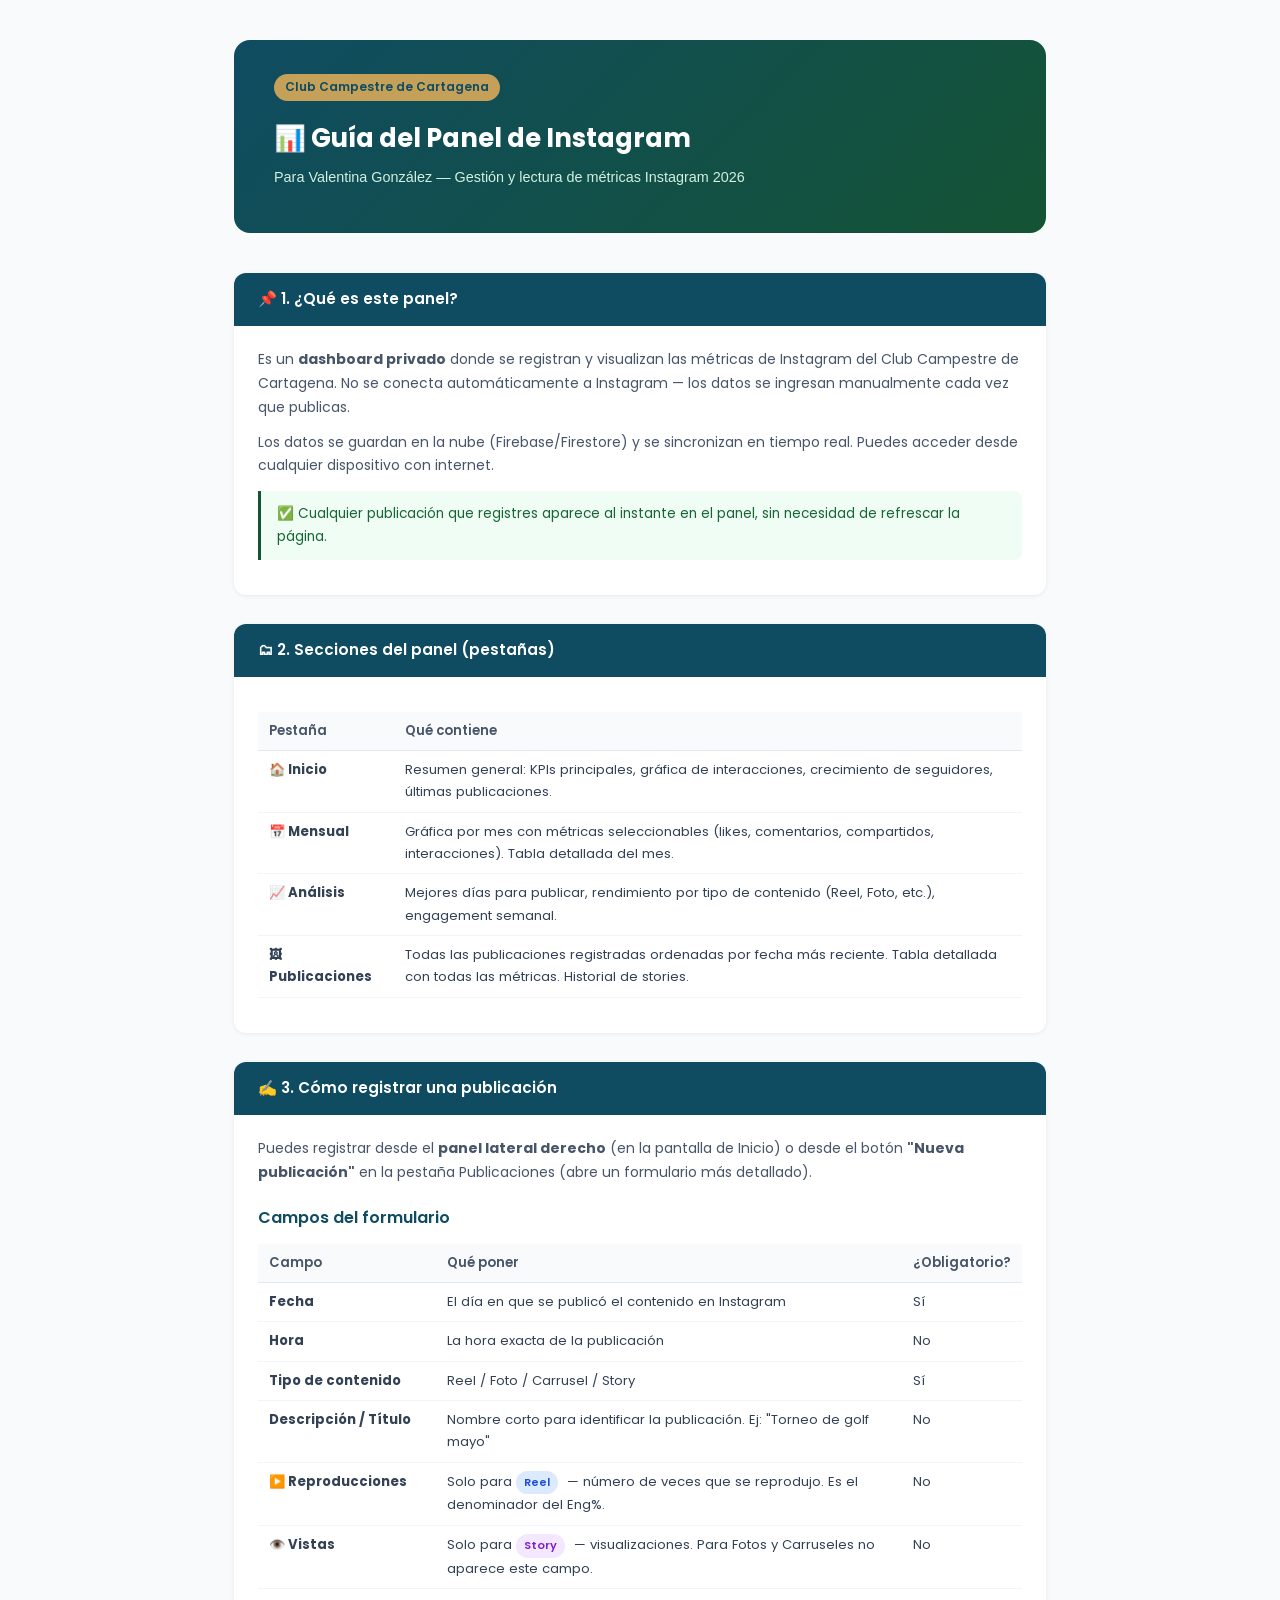
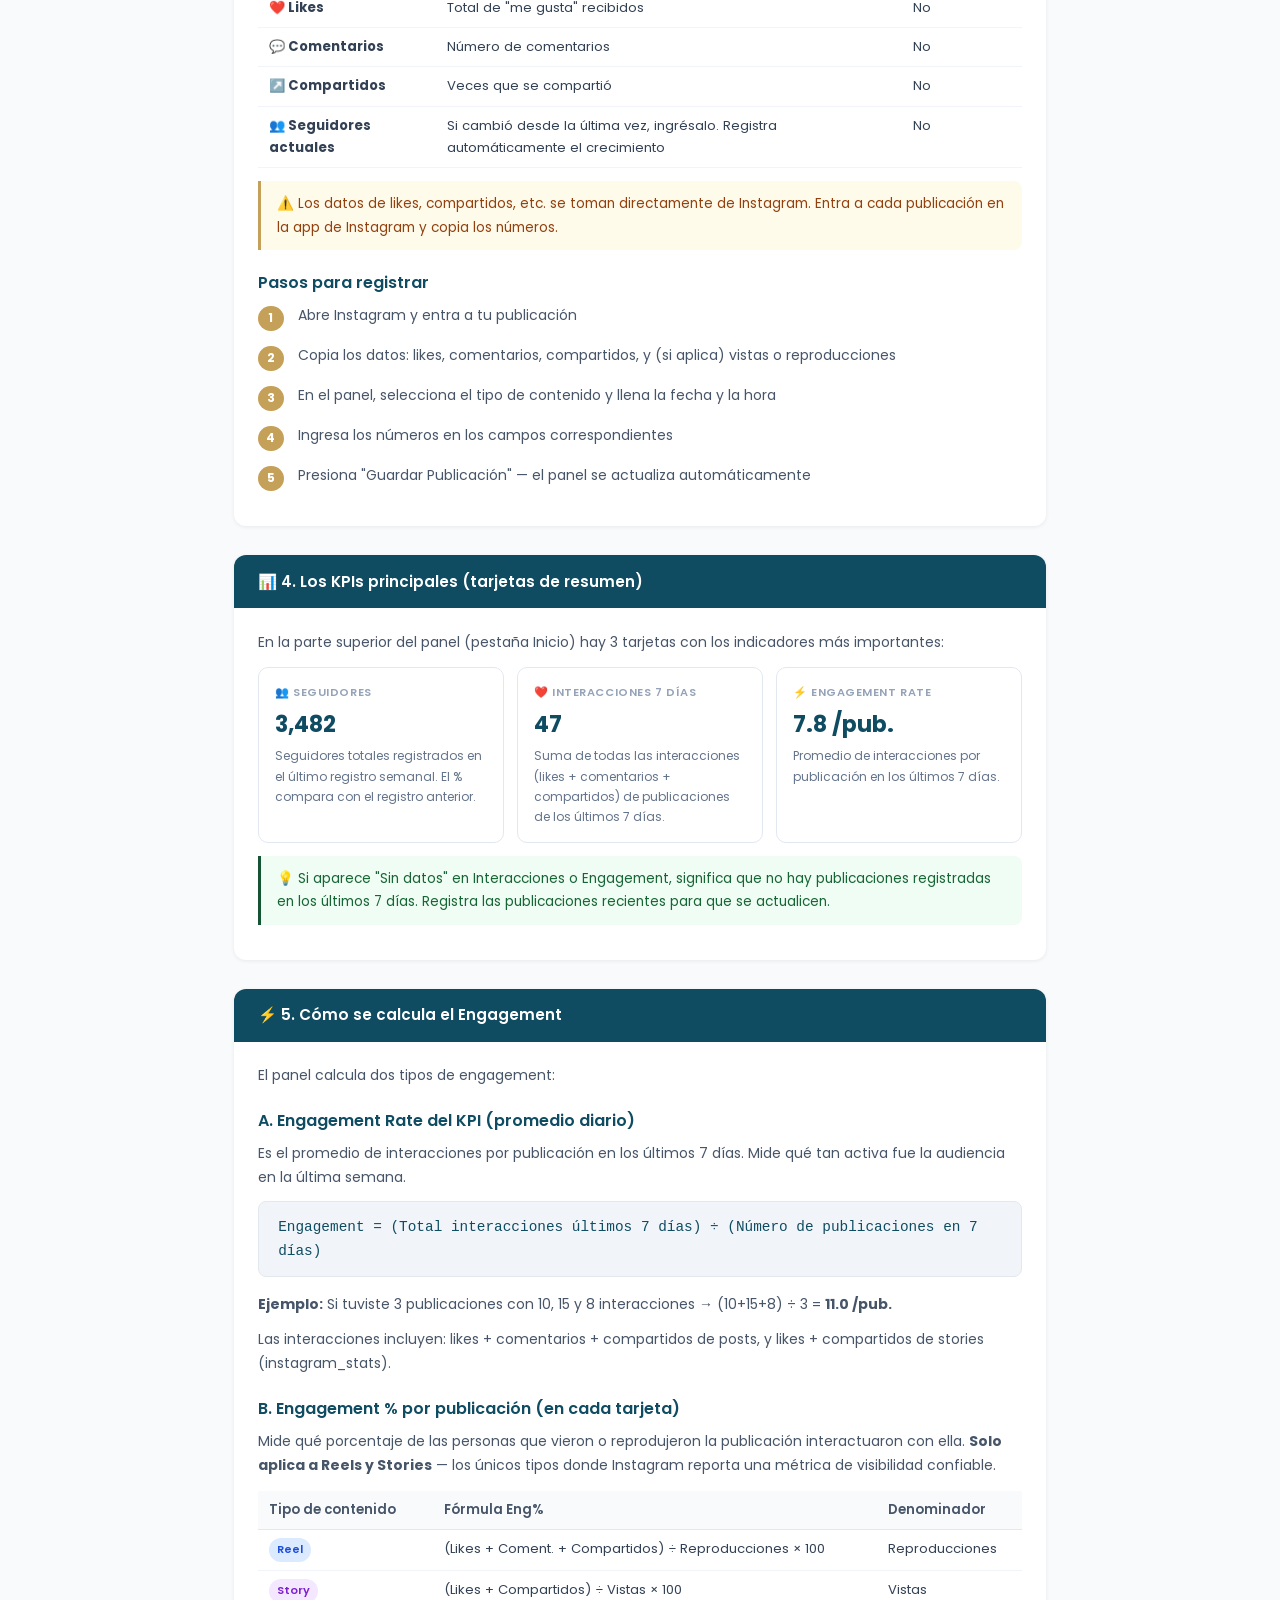
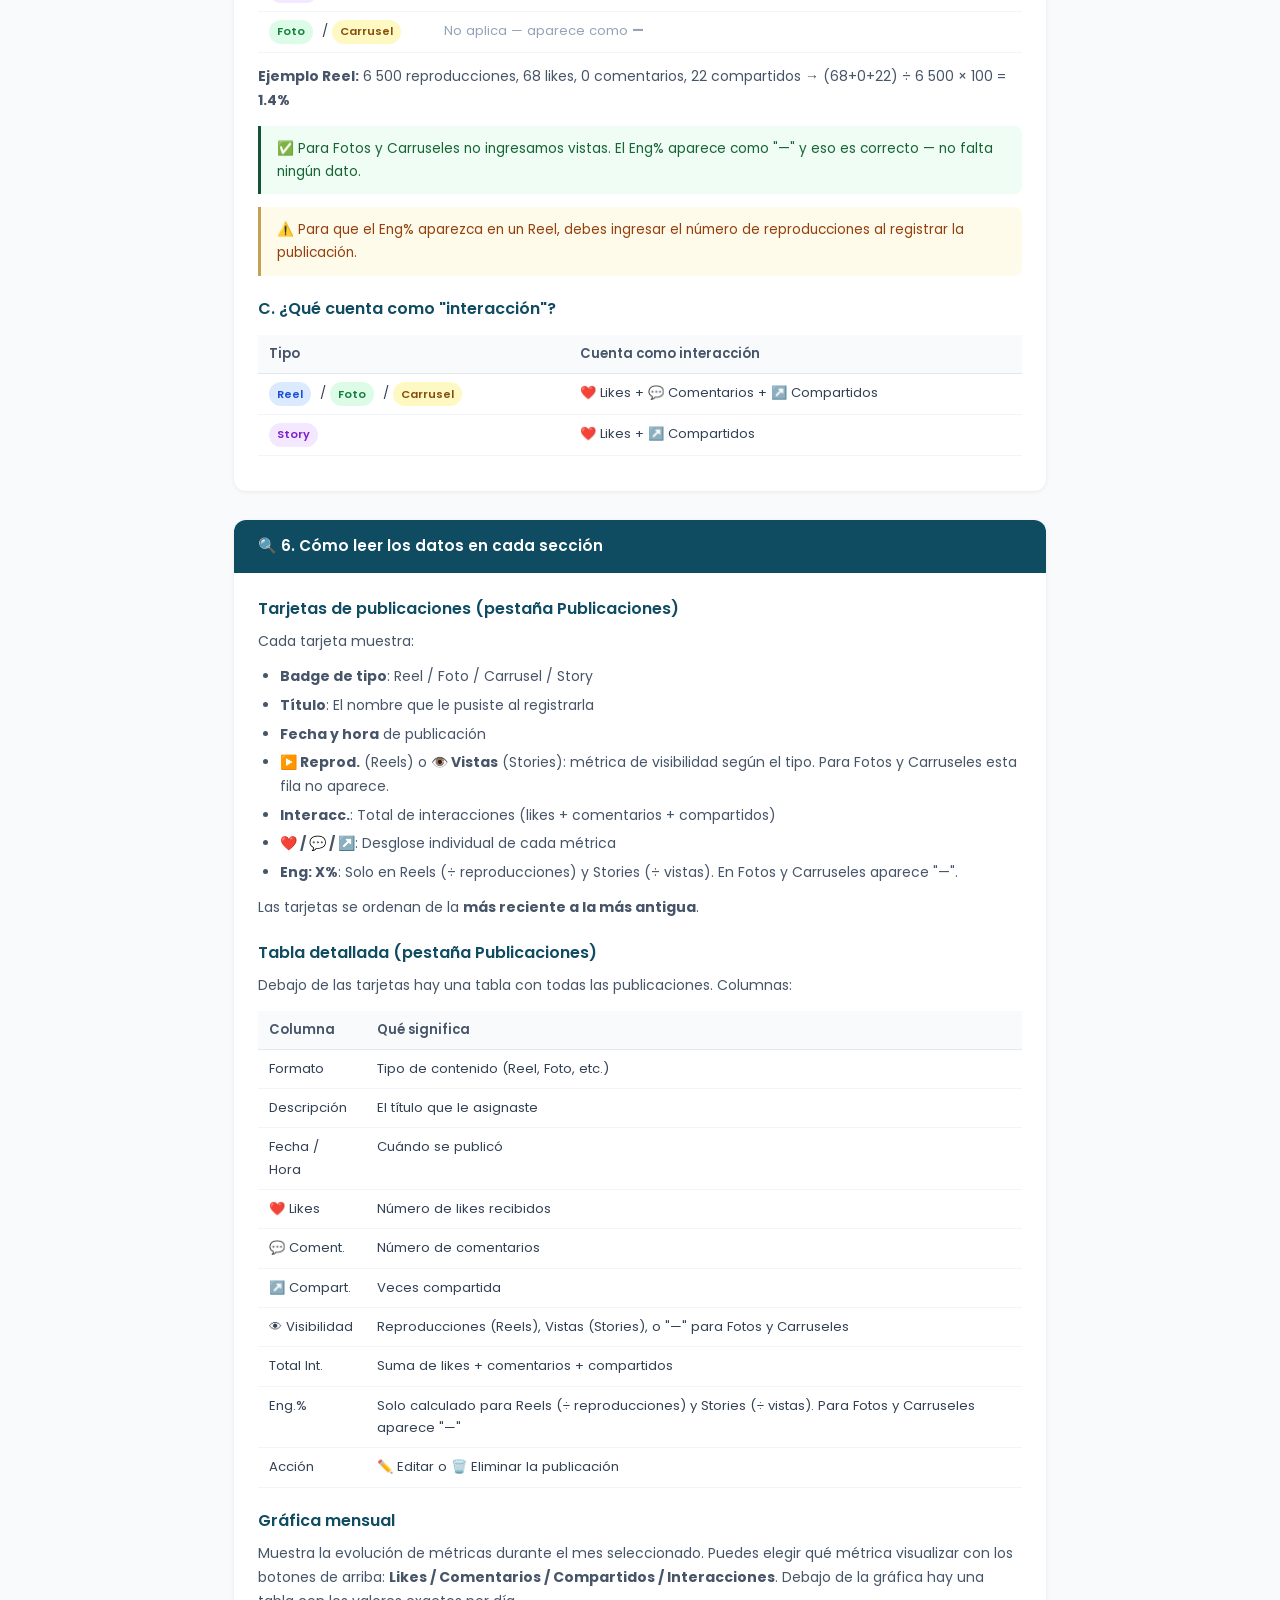
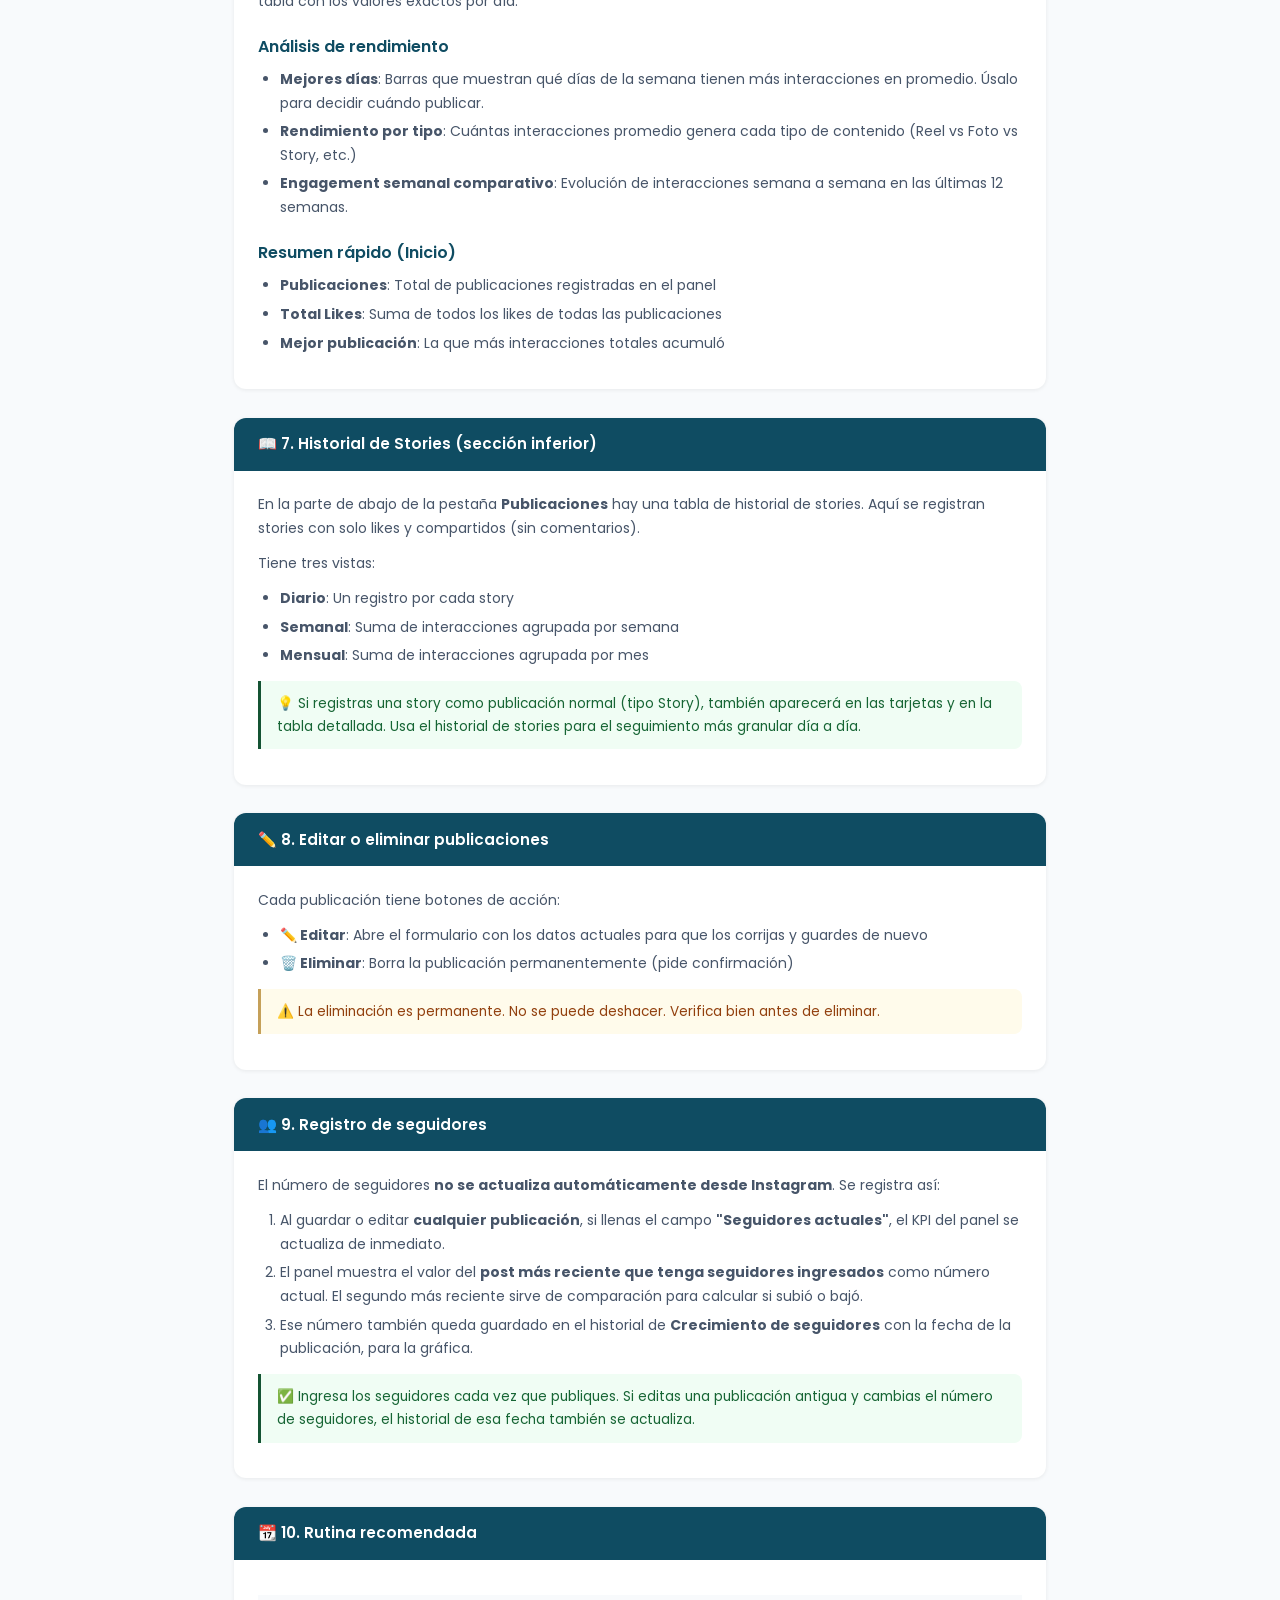
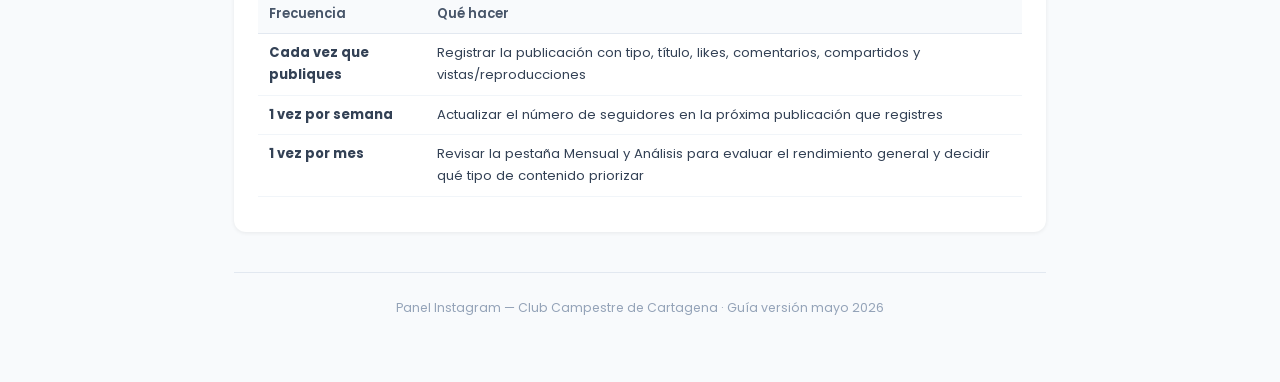
==== commit 6bccfdb0: "docs: update guide with new engagement logic (Reels/Stories only), vistas/reproducciones rules, foll" ====
--- a/guia-valentina.html
+++ b/guia-valentina.html
@@ -368,17 +368,17 @@
               <tr>
                 <td><strong>▶️ Reproducciones</strong></td>
                 <td>
-                  Solo aparece si seleccionas
-                  <span class="tag tag-reel">Reel</span> — número de veces que
-                  se reprodujo
+                  Solo para <span class="tag tag-reel">Reel</span> — número de
+                  veces que se reprodujo. Es el denominador del Eng%.
                 </td>
                 <td>No</td>
               </tr>
               <tr>
                 <td><strong>👁️ Vistas</strong></td>
                 <td>
-                  Solo aparece para Foto, Carrusel, Story — número de
-                  visualizaciones
+                  Solo para <span class="tag tag-story">Story</span> —
+                  visualizaciones. Para Fotos y Carruseles no aparece este
+                  campo.
                 </td>
                 <td>No</td>
               </tr>
@@ -524,22 +524,52 @@
 
           <h2>B. Engagement % por publicación (en cada tarjeta)</h2>
           <p>
-            Mide qué porcentaje de las personas que vieron la publicación
-            interactuaron con ella. Solo aplica a publicaciones que tengan
-            Vistas o Reproducciones registradas.
-          </p>
-          <div class="formula">
-            Eng% = (Likes + Comentarios + Compartidos) ÷ Vistas × 100
-          </div>
-          <p>
-            <strong>Ejemplo:</strong> 140 vistas, 5 likes, 1 comentario, 1
-            compartido → (5+1+1) ÷ 140 × 100 = <strong>5.0%</strong>
-          </p>
+            Mide qué porcentaje de las personas que vieron o reprodujeron la
+            publicación interactuaron con ella. <strong>Solo aplica a Reels y
+            Stories</strong> — los únicos tipos donde Instagram reporta una
+            métrica de visibilidad confiable.
+          </p>
+
+          <table>
+            <thead>
+              <tr>
+                <th>Tipo de contenido</th>
+                <th>Fórmula Eng%</th>
+                <th>Denominador</th>
+              </tr>
+            </thead>
+            <tbody>
+              <tr>
+                <td><span class="tag tag-reel">Reel</span></td>
+                <td>(Likes + Coment. + Compartidos) ÷ Reproducciones × 100</td>
+                <td>Reproducciones</td>
+              </tr>
+              <tr>
+                <td><span class="tag tag-story">Story</span></td>
+                <td>(Likes + Compartidos) ÷ Vistas × 100</td>
+                <td>Vistas</td>
+              </tr>
+              <tr>
+                <td><span class="tag tag-foto">Foto</span> / <span class="tag tag-carrusel">Carrusel</span></td>
+                <td colspan="2" style="color:#94a3b8;">No aplica — aparece como <strong>—</strong></td>
+              </tr>
+            </tbody>
+          </table>
+
+          <p>
+            <strong>Ejemplo Reel:</strong> 6 500 reproducciones, 68 likes, 0
+            comentarios, 22 compartidos → (68+0+22) ÷ 6 500 × 100 =
+            <strong>1.4%</strong>
+          </p>
+
+          <div class="tip">
+            ✅ Para Fotos y Carruseles no ingresamos vistas. El Eng% aparece
+            como "—" y eso es correcto — no falta ningún dato.
+          </div>
 
           <div class="warn">
-            ⚠️ Si no ingresas vistas/reproducciones al registrar la publicación,
-            el Eng% aparece como "—" en la tabla. Siempre que puedas, registra
-            las vistas para tener este dato.
+            ⚠️ Para que el Eng% aparezca en un Reel, debes ingresar el número
+            de reproducciones al registrar la publicación.
           </div>
 
           <h2>C. ¿Qué cuenta como "interacción"?</h2>
@@ -585,8 +615,9 @@
             </li>
             <li><strong>Fecha y hora</strong> de publicación</li>
             <li>
-              <strong>👁️ Vistas</strong>: Para Foto/Carrusel/Story. En Reels
-              este valor es 0 porque usan Reproducciones
+              <strong>▶️ Reprod.</strong> (Reels) o <strong>👁️ Vistas</strong>
+              (Stories): métrica de visibilidad según el tipo. Para Fotos y
+              Carruseles esta fila no aparece.
             </li>
             <li>
               <strong>Interacc.</strong>: Total de interacciones (likes +
@@ -596,8 +627,8 @@
               <strong>❤️ / 💬 / ↗️</strong>: Desglose individual de cada métrica
             </li>
             <li>
-              <strong>Eng: X%</strong>: Engagement % (solo si hay vistas
-              registradas)
+              <strong>Eng: X%</strong>: Solo en Reels (÷ reproducciones) y
+              Stories (÷ vistas). En Fotos y Carruseles aparece "—".
             </li>
           </ul>
           <p>
@@ -643,12 +674,11 @@
                 <td>Veces compartida</td>
               </tr>
               <tr>
-                <td>👁️ Vistas</td>
-                <td>Vistas (para Foto, Carrusel, Story)</td>
-              </tr>
-              <tr>
-                <td>▶️ Reprod.</td>
-                <td>Reproducciones (solo para Reels)</td>
+                <td>👁 Visibilidad</td>
+                <td>
+                  Reproducciones (Reels), Vistas (Stories),
+                  o "—" para Fotos y Carruseles
+                </td>
               </tr>
               <tr>
                 <td>Total Int.</td>
@@ -656,7 +686,10 @@
               </tr>
               <tr>
                 <td>Eng.%</td>
-                <td>Engagement % calculado sobre vistas</td>
+                <td>
+                  Solo calculado para Reels (÷ reproducciones) y Stories (÷
+                  vistas). Para Fotos y Carruseles aparece "—"
+                </td>
               </tr>
               <tr>
                 <td>Acción</td>
@@ -768,24 +801,31 @@
         <div class="section-body">
           <p>
             El número de seguidores
-            <strong>no se actualiza automáticamente</strong>. Se registra de dos
-            maneras:
+            <strong>no se actualiza automáticamente desde Instagram</strong>.
+            Se registra así:
           </p>
           <ol>
             <li>
-              Al guardar una publicación, si llenas el campo
-              <strong>"Seguidores actuales"</strong>, el panel registra
-              automáticamente ese número con la fecha.
-            </li>
-            <li>
-              Esos registros se ven en la gráfica de
-              <strong>Crecimiento de seguidores</strong> en la pantalla de
-              Inicio.
+              Al guardar o editar <strong>cualquier publicación</strong>, si
+              llenas el campo <strong>"Seguidores actuales"</strong>, el KPI
+              del panel se actualiza de inmediato.
+            </li>
+            <li>
+              El panel muestra el valor del
+              <strong>post más reciente que tenga seguidores ingresados</strong>
+              como número actual. El segundo más reciente sirve de comparación
+              para calcular si subió o bajó.
+            </li>
+            <li>
+              Ese número también queda guardado en el historial de
+              <strong>Crecimiento de seguidores</strong> con la fecha de la
+              publicación, para la gráfica.
             </li>
           </ol>
           <div class="tip">
-            ✅ Recomendación: actualiza los seguidores al menos una vez por
-            semana, de preferencia siempre el mismo día (ej: todos los lunes).
+            ✅ Ingresa los seguidores cada vez que publiques. Si editas una
+            publicación antigua y cambias el número de seguidores, el historial
+            de esa fecha también se actualiza.
           </div>
         </div>
       </div>
